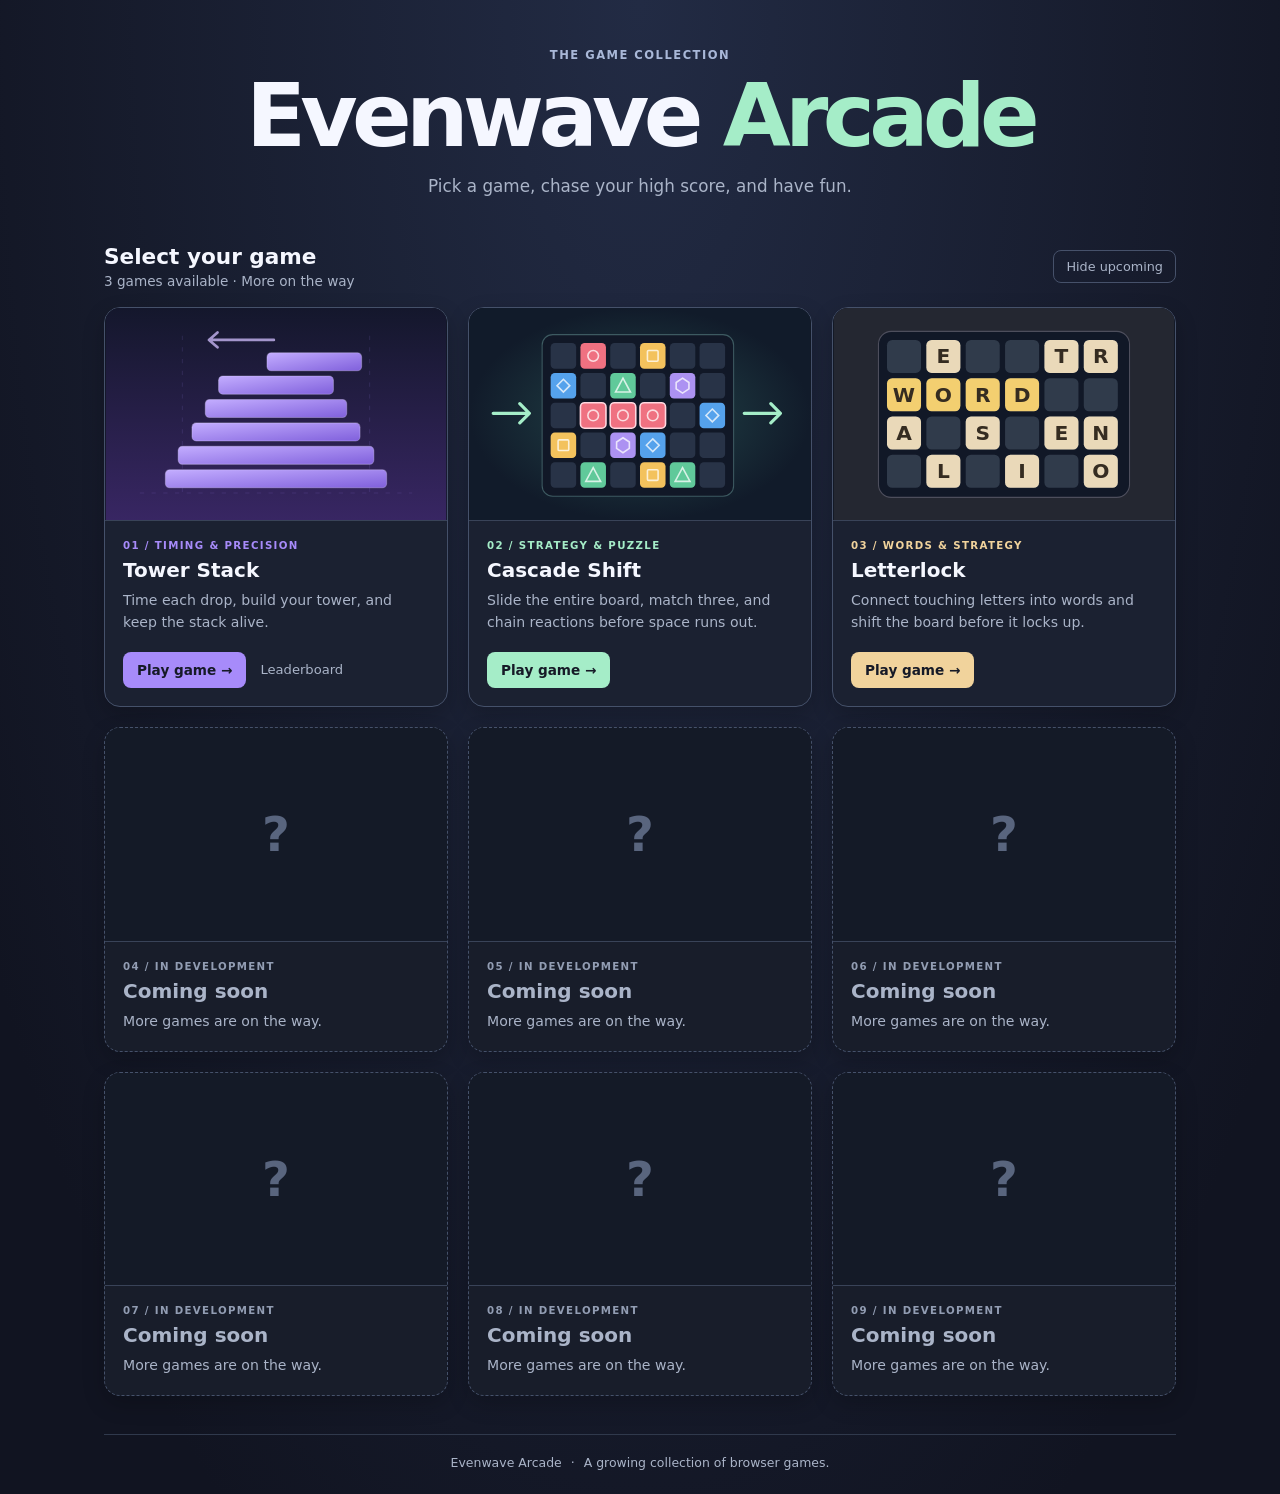
==== index.html @ 97631a02 "Rename arcade to Evenwave Arcade" ====
<!doctype html>
<html lang="en">
<head>
  <meta charset="utf-8">
  <meta name="viewport" content="width=device-width, initial-scale=1">
  <meta name="theme-color" content="#111421">
  <title>Evenwave Arcade | Select your game</title>
  <link rel="stylesheet" href="./arcade.css">
  <script src="./arcade.js?v=2" defer></script>
</head>
<body>
  <main class="lobby">
    <header class="hero">
      <p class="eyebrow">THE GAME COLLECTION</p>
      <h1>Evenwave <span>Arcade</span></h1>
      <p class="intro">Pick a game, chase your high score, and have fun.</p>
    </header>
    <section aria-labelledby="games-title">
      <div class="section-head">
        <div><h2 id="games-title">Select your game</h2><p>3 games available · More on the way</p></div>
        <button type="button" id="toggle-upcoming" aria-expanded="true" aria-controls="upcoming" hidden>Hide upcoming</button>
      </div>
      <div class="game-grid">
        <article class="game-card stack">
          <a class="game-art stack-art" href="stack-shift/" aria-label="Play Tower Stack">
            <svg class="cover" viewBox="0 0 320 200" width="320" height="200" aria-hidden="true" xmlns="http://www.w3.org/2000/svg">
              <defs><linearGradient id="tower-bg" x2="0" y2="1"><stop stop-color="#14172c"/><stop offset="1" stop-color="#382663"/></linearGradient><linearGradient id="tower-block" x2="1" y2="1"><stop stop-color="#c3adff"/><stop offset="1" stop-color="#8060dc"/></linearGradient></defs>
              <rect width="320" height="200" fill="url(#tower-bg)"/>
              <path d="M32 174H288M72 26V174M248 26V174" stroke="#a78bfa" stroke-opacity=".12" stroke-dasharray="4 7"/>
              <rect x="56" y="152" width="208" height="17" rx="4" fill="url(#tower-block)" stroke="#dfd4ff" stroke-opacity=".32"/><rect x="68" y="130" width="184" height="17" rx="4" fill="url(#tower-block)" stroke="#dfd4ff" stroke-opacity=".32"/><rect x="81" y="108" width="158" height="17" rx="4" fill="url(#tower-block)" stroke="#dfd4ff" stroke-opacity=".32"/><rect x="93.5" y="86" width="133" height="17" rx="4" fill="url(#tower-block)" stroke="#dfd4ff" stroke-opacity=".32"/><rect x="106" y="64" width="108" height="17" rx="4" fill="url(#tower-block)" stroke="#dfd4ff" stroke-opacity=".32"/><rect x="151.5" y="42" width="89" height="17" rx="4" fill="url(#tower-block)" stroke="#dfd4ff" stroke-opacity=".32"/>
              <path d="M97 30H158M105 23L97 30l8 7" fill="none" stroke="#d2bfff" stroke-width="2.5" stroke-linecap="round" stroke-linejoin="round" opacity=".75"/>
            </svg>
          </a>
          <div class="card-body">
            <p class="genre">01 / TIMING &amp; PRECISION</p>
            <h3>Tower Stack</h3>
            <p>Time each drop, build your tower, and keep the stack alive.</p>
            <div class="card-actions"><a class="play" href="stack-shift/">Play game <span aria-hidden="true">→</span></a><a class="scores" href="stack-shift/leaderboard.html">Leaderboard</a></div>
          </div>
        </article>
        <article class="game-card cascade">
          <a class="game-art cascade-art" href="cascade-shift/" aria-label="Play Cascade Shift">
            <svg class="cover" viewBox="0 0 320 200" width="320" height="200" aria-hidden="true" xmlns="http://www.w3.org/2000/svg">
              <defs><radialGradient id="cascade-bg"><stop stop-color="#23464a"/><stop offset="1" stop-color="#111b2a"/></radialGradient></defs>
              <rect width="320" height="200" fill="url(#cascade-bg)"/>
              <rect x="68" y="25" width="180" height="152" rx="10" fill="#111827" stroke="#3d5a61"/>
              <rect x="76" y="33" width="24" height="24" rx="4" fill="#283347" /><rect x="104" y="33" width="24" height="24" rx="4" fill="#ef7181" /><circle cx="116" cy="45" r="5" fill="none" stroke="white" stroke-opacity=".75" stroke-width="1.5"/><rect x="132" y="33" width="24" height="24" rx="4" fill="#283347" /><rect x="160" y="33" width="24" height="24" rx="4" fill="#f3c25d" /><rect x="167" y="40" width="10" height="10" rx="1" fill="none" stroke="white" stroke-opacity=".75" stroke-width="1.5"/><rect x="188" y="33" width="24" height="24" rx="4" fill="#283347" /><rect x="216" y="33" width="24" height="24" rx="4" fill="#283347" /><rect x="76" y="61" width="24" height="24" rx="4" fill="#55a2ec" /><path d="M88 67l6 6-6 6-6-6z" fill="none" stroke="white" stroke-opacity=".75" stroke-width="1.5"/><rect x="104" y="61" width="24" height="24" rx="4" fill="#283347" /><rect x="132" y="61" width="24" height="24" rx="4" fill="#60c99a" /><path d="M144 66l7 13h-14z" fill="none" stroke="white" stroke-opacity=".75" stroke-width="1.5"/><rect x="160" y="61" width="24" height="24" rx="4" fill="#283347" /><rect x="188" y="61" width="24" height="24" rx="4" fill="#ac92f2" /><path d="M200 66l6 4v6l-6 4-6-4v-6z" fill="none" stroke="white" stroke-opacity=".75" stroke-width="1.5"/><rect x="216" y="61" width="24" height="24" rx="4" fill="#283347" /><rect x="76" y="89" width="24" height="24" rx="4" fill="#283347" /><rect x="104" y="89" width="24" height="24" rx="4" fill="#ef7181" stroke="#ffd7df" stroke-width="1.5"/><circle cx="116" cy="101" r="5" fill="none" stroke="white" stroke-opacity=".75" stroke-width="1.5"/><rect x="132" y="89" width="24" height="24" rx="4" fill="#ef7181" stroke="#ffd7df" stroke-width="1.5"/><circle cx="144" cy="101" r="5" fill="none" stroke="white" stroke-opacity=".75" stroke-width="1.5"/><rect x="160" y="89" width="24" height="24" rx="4" fill="#ef7181" stroke="#ffd7df" stroke-width="1.5"/><circle cx="172" cy="101" r="5" fill="none" stroke="white" stroke-opacity=".75" stroke-width="1.5"/><rect x="188" y="89" width="24" height="24" rx="4" fill="#283347" /><rect x="216" y="89" width="24" height="24" rx="4" fill="#55a2ec" /><path d="M228 95l6 6-6 6-6-6z" fill="none" stroke="white" stroke-opacity=".75" stroke-width="1.5"/><rect x="76" y="117" width="24" height="24" rx="4" fill="#f3c25d" /><rect x="83" y="124" width="10" height="10" rx="1" fill="none" stroke="white" stroke-opacity=".75" stroke-width="1.5"/><rect x="104" y="117" width="24" height="24" rx="4" fill="#283347" /><rect x="132" y="117" width="24" height="24" rx="4" fill="#ac92f2" /><path d="M144 122l6 4v6l-6 4-6-4v-6z" fill="none" stroke="white" stroke-opacity=".75" stroke-width="1.5"/><rect x="160" y="117" width="24" height="24" rx="4" fill="#55a2ec" /><path d="M172 123l6 6-6 6-6-6z" fill="none" stroke="white" stroke-opacity=".75" stroke-width="1.5"/><rect x="188" y="117" width="24" height="24" rx="4" fill="#283347" /><rect x="216" y="117" width="24" height="24" rx="4" fill="#283347" /><rect x="76" y="145" width="24" height="24" rx="4" fill="#283347" /><rect x="104" y="145" width="24" height="24" rx="4" fill="#60c99a" /><path d="M116 150l7 13h-14z" fill="none" stroke="white" stroke-opacity=".75" stroke-width="1.5"/><rect x="132" y="145" width="24" height="24" rx="4" fill="#283347" /><rect x="160" y="145" width="24" height="24" rx="4" fill="#f3c25d" /><rect x="167" y="152" width="10" height="10" rx="1" fill="none" stroke="white" stroke-opacity=".75" stroke-width="1.5"/><rect x="188" y="145" width="24" height="24" rx="4" fill="#60c99a" /><path d="M200 150l7 13h-14z" fill="none" stroke="white" stroke-opacity=".75" stroke-width="1.5"/><rect x="216" y="145" width="24" height="24" rx="4" fill="#283347" />
              <path d="M22 99h34m-9-9 9 9-9 9M258 99h34m-9-9 9 9-9 9" fill="none" stroke="#a5edc8" stroke-width="3" stroke-linecap="round" stroke-linejoin="round"/>
            </svg>
          </a>
          <div class="card-body">
            <p class="genre">02 / STRATEGY &amp; PUZZLE</p>
            <h3>Cascade Shift</h3>
            <p>Slide the entire board, match three, and chain reactions before space runs out.</p>
            <div class="card-actions"><a class="play" href="cascade-shift/">Play game <span aria-hidden="true">→</span></a></div>
          </div>
        </article>
        <article class="game-card" style="--accent:#f1d39c">
          <a class="game-art" href="letterlock/?v=11.1" aria-label="Play Letterlock">
            <svg class="cover" viewBox="0 0 320 200" width="320" height="200" aria-hidden="true" xmlns="http://www.w3.org/2000/svg">
              <rect width="320" height="200" fill="#242731"/>
              <rect x="42" y="22" width="236" height="156" rx="12" fill="#111827" stroke="#4d4e5c"/>
              <g fill="#303b4b"><rect x="50" y="30" width="32" height="31" rx="5"/><rect x="87" y="30" width="32" height="31" rx="5"/><rect x="124" y="30" width="32" height="31" rx="5"/><rect x="161" y="30" width="32" height="31" rx="5"/><rect x="198" y="30" width="32" height="31" rx="5"/><rect x="235" y="30" width="32" height="31" rx="5"/><rect x="50" y="66" width="32" height="31" rx="5"/><rect x="87" y="66" width="32" height="31" rx="5"/><rect x="124" y="66" width="32" height="31" rx="5"/><rect x="161" y="66" width="32" height="31" rx="5"/><rect x="198" y="66" width="32" height="31" rx="5"/><rect x="235" y="66" width="32" height="31" rx="5"/><rect x="50" y="102" width="32" height="31" rx="5"/><rect x="87" y="102" width="32" height="31" rx="5"/><rect x="124" y="102" width="32" height="31" rx="5"/><rect x="161" y="102" width="32" height="31" rx="5"/><rect x="198" y="102" width="32" height="31" rx="5"/><rect x="235" y="102" width="32" height="31" rx="5"/><rect x="50" y="138" width="32" height="31" rx="5"/><rect x="87" y="138" width="32" height="31" rx="5"/><rect x="124" y="138" width="32" height="31" rx="5"/><rect x="161" y="138" width="32" height="31" rx="5"/><rect x="198" y="138" width="32" height="31" rx="5"/><rect x="235" y="138" width="32" height="31" rx="5"/></g>
              <g fill="#ead9b9"><rect x="87" y="30" width="32" height="31" rx="5"/><rect x="198" y="30" width="32" height="31" rx="5"/><rect x="50" y="102" width="32" height="31" rx="5"/><rect x="124" y="102" width="32" height="31" rx="5"/><rect x="235" y="102" width="32" height="31" rx="5"/><rect x="87" y="138" width="32" height="31" rx="5"/><rect x="161" y="138" width="32" height="31" rx="5"/></g>
              <g fill="#f3cf70"><rect x="50" y="66" width="32" height="31" rx="5"/><rect x="87" y="66" width="32" height="31" rx="5"/><rect x="124" y="66" width="32" height="31" rx="5"/><rect x="161" y="66" width="32" height="31" rx="5"/></g>
              <g font-family="system-ui,sans-serif" font-weight="bold" font-size="19" text-anchor="middle" fill="#352c21"><text x="66" y="88">W</text><text x="103" y="88">O</text><text x="140" y="88">R</text><text x="177" y="88">D</text><text x="103" y="52">E</text><text x="214" y="52">T</text><text x="66" y="124">A</text><text x="140" y="124">S</text><text x="251" y="124">N</text><text x="103" y="160">L</text><text x="177" y="160">I</text></g>
              <g fill="#ead9b9"><rect x="235" y="30" width="32" height="31" rx="5"/><rect x="198" y="102" width="32" height="31" rx="5"/><rect x="235" y="138" width="32" height="31" rx="5"/></g><g font-family="system-ui,sans-serif" font-weight="bold" font-size="19" text-anchor="middle" fill="#352c21"><text x="251" y="52">R</text><text x="214" y="124">E</text><text x="251" y="160">O</text></g>
            </svg>
          </a>
          <div class="card-body">
            <p class="genre">03 / WORDS &amp; STRATEGY</p><h3>Letterlock</h3>
            <p>Connect touching letters into words and shift the board before it locks up.</p>
            <div class="card-actions"><a class="play" href="letterlock/?v=11.1">Play game <span aria-hidden="true">→</span></a></div>
          </div>
        </article>
        <div class="upcoming" id="upcoming">
          <article class="game-card placeholder"><div class="game-art future-art" aria-hidden="true"><span>?</span></div><div class="card-body"><p class="genre">04 / IN DEVELOPMENT</p><h3>Coming soon</h3><p>More games are on the way.</p></div></article>
          <article class="game-card placeholder"><div class="game-art future-art" aria-hidden="true"><span>?</span></div><div class="card-body"><p class="genre">05 / IN DEVELOPMENT</p><h3>Coming soon</h3><p>More games are on the way.</p></div></article>
          <article class="game-card placeholder"><div class="game-art future-art" aria-hidden="true"><span>?</span></div><div class="card-body"><p class="genre">06 / IN DEVELOPMENT</p><h3>Coming soon</h3><p>More games are on the way.</p></div></article>
          <article class="game-card placeholder"><div class="game-art future-art" aria-hidden="true"><span>?</span></div><div class="card-body"><p class="genre">07 / IN DEVELOPMENT</p><h3>Coming soon</h3><p>More games are on the way.</p></div></article>
          <article class="game-card placeholder"><div class="game-art future-art" aria-hidden="true"><span>?</span></div><div class="card-body"><p class="genre">08 / IN DEVELOPMENT</p><h3>Coming soon</h3><p>More games are on the way.</p></div></article>
          <article class="game-card placeholder"><div class="game-art future-art" aria-hidden="true"><span>?</span></div><div class="card-body"><p class="genre">09 / IN DEVELOPMENT</p><h3>Coming soon</h3><p>More games are on the way.</p></div></article>
        </div>
      </div>
    </section>
    <footer>Evenwave Arcade <span>·</span> A growing collection of browser games.</footer>
  </main>
</body>
</html>
---- arcade.css ----
:root {
  color-scheme: dark;
  font-family: system-ui, -apple-system, BlinkMacSystemFont, "Segoe UI", sans-serif;
  background: #111421;
  color: #f5f7ff;
  --muted: #aab4c8;
}
* { box-sizing: border-box; }
body { margin: 0; min-height: 100vh; background: radial-gradient(ellipse at 50% 0%, #222b44 0%, transparent 48rem); }
.lobby { max-width: 1120px; margin: auto; padding: 48px 24px 24px; }
.hero { text-align: center; margin-bottom: 48px; }
.eyebrow, .genre { font-size: .72rem; font-weight: 700; letter-spacing: .13em; }
.eyebrow { color: #a9b8d8; margin: 0 0 12px; }
h1 { font-size: clamp(2.65rem, 8vw, 5.5rem); letter-spacing: -.065em; line-height: .95; margin: 0; }
h1 span { color: #a5edc8; }
.intro { color: var(--muted); font-size: 1.05rem; margin: 18px 0 0; }
.section-head { display: flex; align-items: center; justify-content: space-between; gap: 16px; margin-bottom: 18px; }
h2 { font-size: 1.35rem; margin: 0 0 4px; }
.section-head p { font-size: .85rem; color: var(--muted); margin: 0; }
button { font: inherit; color: var(--muted); border: 1px solid #46516a; border-radius: 8px; background: transparent; padding: 8px 12px; cursor: pointer; font-size: .8rem; }
button:hover { color: #fff; border-color: #aab4c8; }
[hidden] { display: none !important; }
.game-grid { display: grid; grid-template-columns: repeat(3, minmax(0, 1fr)); gap: 20px; align-items: stretch; }
.upcoming { display: contents; }
.game-card { --accent: #a78bfa; background: #1b2131; border: 1px solid #45516a; border-radius: 16px; box-shadow: 0 8px 22px #0003; overflow: hidden; display: flex; flex-direction: column; min-width: 0; }
.game-card.cascade { --accent: #a5edc8; }
.game-card:not(.placeholder):hover { border-color: var(--accent); }
.game-art { display: grid; place-items: center; width: 100%; aspect-ratio: 16 / 10; border-bottom: 1px solid #394358; text-decoration: none; overflow: hidden; position: relative; background: #101725; }
.stack-art { background: radial-gradient(ellipse at 50% 95%, #40316e, #111725 75%); }
.cascade-art { background: radial-gradient(ellipse at 50% 50%, #203e43, #111725 80%); }
.game-art .cover { display: block; width: 100%; height: 100%; object-fit: cover; }
.future-art { background: #141a27; }
.future-art span { color: #59657e; font-size: 3rem; font-weight: 700; }
.card-body { padding: 18px; flex: 1; display: flex; flex-direction: column; }
.genre { margin: 0 0 7px; color: var(--accent); font-size: .64rem; }
h3 { font-size: 1.25rem; margin: 0 0 8px; }
.card-body > p:not(.genre) { color: var(--muted); font-size: .88rem; line-height: 1.55; margin: 0 0 18px; }
.card-actions { display: flex; flex-wrap: wrap; align-items: center; gap: 10px 14px; margin-top: auto; }
.play { color: #161a27; background: var(--accent); border-radius: 8px; padding: 10px 14px; font-weight: 750; font-size: .85rem; text-decoration: none; }
.play:hover { filter: brightness(1.12); }
.scores { color: var(--muted); font-size: .82rem; text-decoration: none; }
.scores:hover { color: #fff; text-decoration: underline; }
.placeholder { --accent: #929db3; border-style: dashed; background: #181d2a; }
.placeholder h3 { color: #aab4c8; }
.placeholder .card-body > p:not(.genre) { margin-bottom: 0; }
a:focus-visible, button:focus-visible { outline: 3px solid #fff; outline-offset: -3px; }
footer { text-align: center; margin-top: 38px; padding-top: 20px; border-top: 1px solid #30394c; color: var(--muted); font-size: .78rem; }
footer span { margin: 0 5px; }
@media (max-width: 850px) { .game-grid { grid-template-columns: repeat(2, minmax(0, 1fr)); } }
@media (max-width: 500px) { .lobby { padding: 32px 16px 20px; } .hero { margin-bottom: 32px; } .game-grid { grid-template-columns: 1fr; } .section-head { align-items: start; } .section-head button { flex-shrink: 0; } }
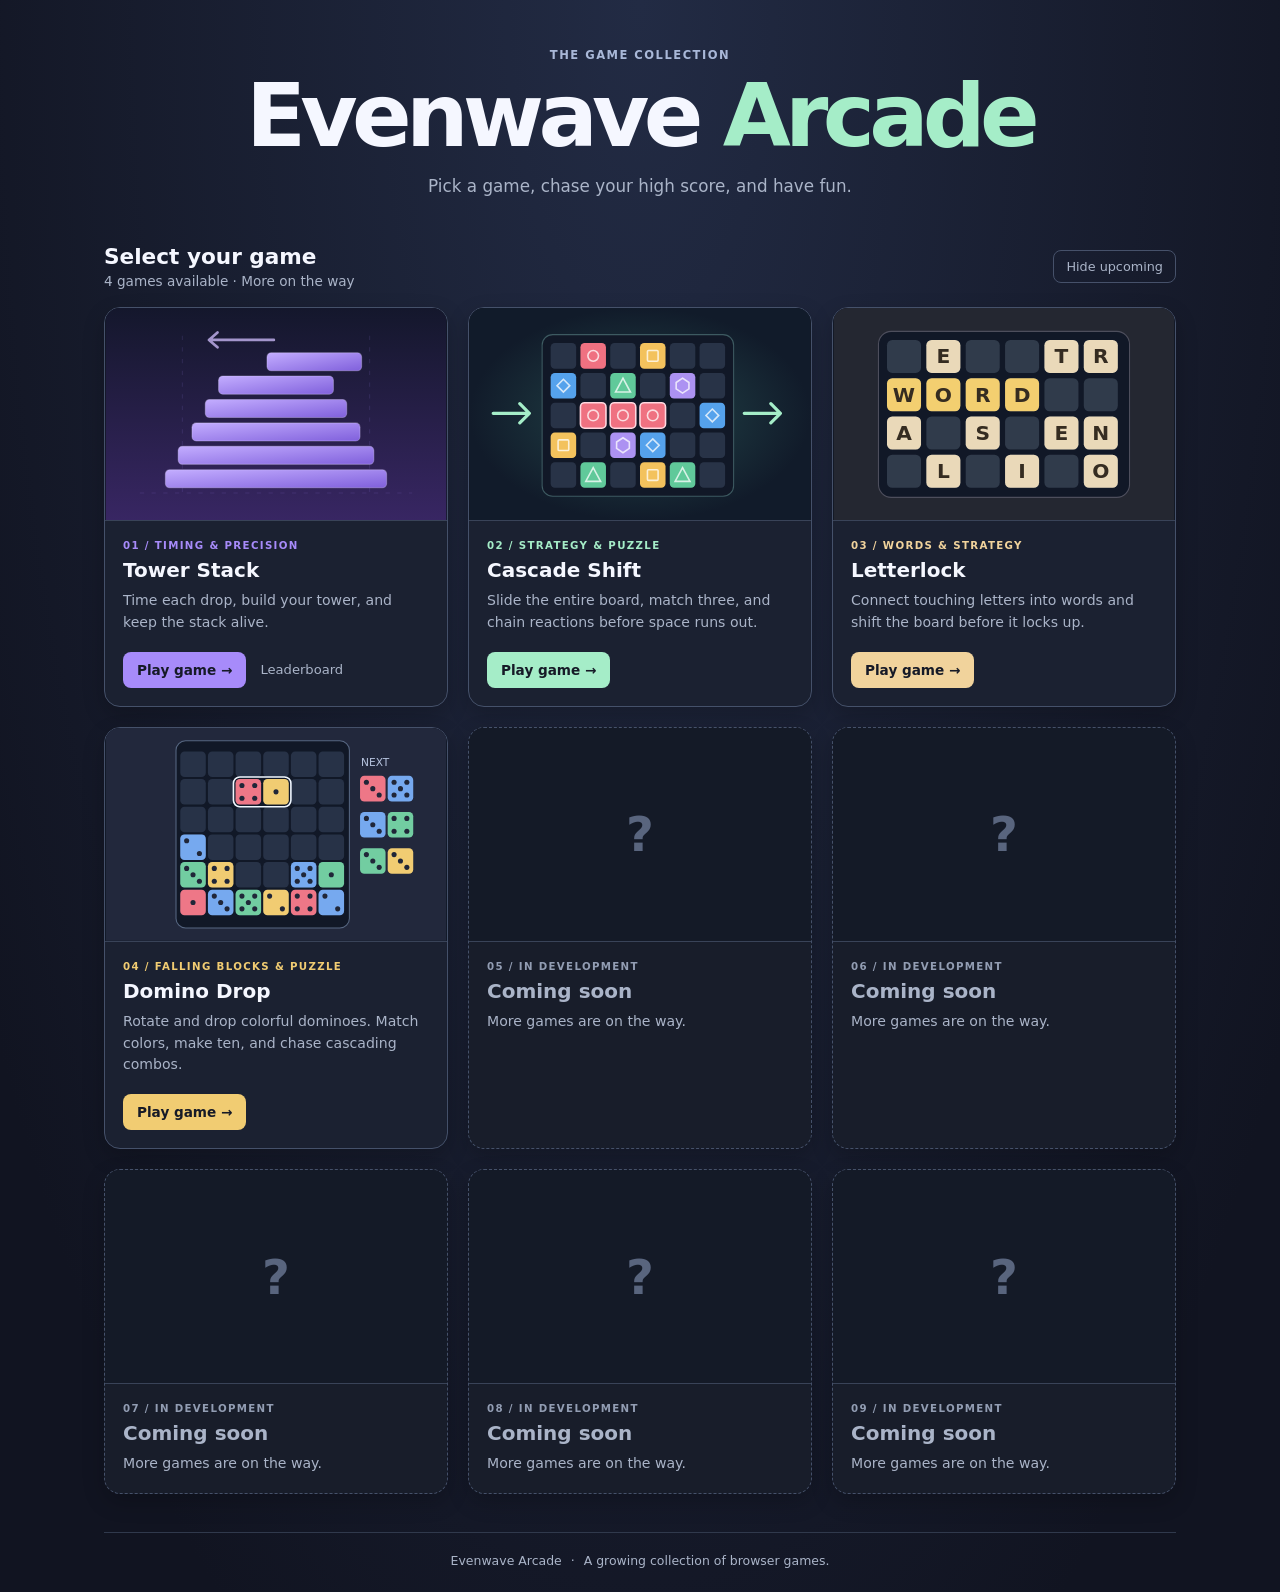
==== commit 742ad30e: "Add Domino Drop prototype 01 and arcade game card" ====
--- a/index.html
+++ b/index.html
@@ -17,7 +17,7 @@
     </header>
     <section aria-labelledby="games-title">
       <div class="section-head">
-        <div><h2 id="games-title">Select your game</h2><p>3 games available · More on the way</p></div>
+        <div><h2 id="games-title">Select your game</h2><p>4 games available · More on the way</p></div>
         <button type="button" id="toggle-upcoming" aria-expanded="true" aria-controls="upcoming" hidden>Hide upcoming</button>
       </div>
       <div class="game-grid">
@@ -73,8 +73,11 @@
             <div class="card-actions"><a class="play" href="letterlock/?v=11.1">Play game <span aria-hidden="true">→</span></a></div>
           </div>
         </article>
+        <article class="game-card" style="--accent:#f1cc72">
+          <a class="game-art" href="domino-drop/" aria-label="Play Domino Drop"><svg class="cover" viewBox="0 0 320 200" width="320" height="200" aria-hidden="true" xmlns="http://www.w3.org/2000/svg"><rect width="320" height="200" fill="#22283c"/><rect x="66" y="12" width="163" height="176" rx="9" fill="#111827" stroke="#566681"/><rect x="70" y="22" width="24" height="24" rx="4" fill="#273247"/><rect x="96" y="22" width="24" height="24" rx="4" fill="#273247"/><rect x="122" y="22" width="24" height="24" rx="4" fill="#273247"/><rect x="148" y="22" width="24" height="24" rx="4" fill="#273247"/><rect x="174" y="22" width="24" height="24" rx="4" fill="#273247"/><rect x="200" y="22" width="24" height="24" rx="4" fill="#273247"/><rect x="70" y="48" width="24" height="24" rx="4" fill="#273247"/><rect x="96" y="48" width="24" height="24" rx="4" fill="#273247"/><rect x="122" y="48" width="24" height="24" rx="4" fill="#273247"/><rect x="148" y="48" width="24" height="24" rx="4" fill="#273247"/><rect x="174" y="48" width="24" height="24" rx="4" fill="#273247"/><rect x="200" y="48" width="24" height="24" rx="4" fill="#273247"/><rect x="70" y="74" width="24" height="24" rx="4" fill="#273247"/><rect x="96" y="74" width="24" height="24" rx="4" fill="#273247"/><rect x="122" y="74" width="24" height="24" rx="4" fill="#273247"/><rect x="148" y="74" width="24" height="24" rx="4" fill="#273247"/><rect x="174" y="74" width="24" height="24" rx="4" fill="#273247"/><rect x="200" y="74" width="24" height="24" rx="4" fill="#273247"/><rect x="70" y="100" width="24" height="24" rx="4" fill="#273247"/><rect x="96" y="100" width="24" height="24" rx="4" fill="#273247"/><rect x="122" y="100" width="24" height="24" rx="4" fill="#273247"/><rect x="148" y="100" width="24" height="24" rx="4" fill="#273247"/><rect x="174" y="100" width="24" height="24" rx="4" fill="#273247"/><rect x="200" y="100" width="24" height="24" rx="4" fill="#273247"/><rect x="70" y="126" width="24" height="24" rx="4" fill="#273247"/><rect x="96" y="126" width="24" height="24" rx="4" fill="#273247"/><rect x="122" y="126" width="24" height="24" rx="4" fill="#273247"/><rect x="148" y="126" width="24" height="24" rx="4" fill="#273247"/><rect x="174" y="126" width="24" height="24" rx="4" fill="#273247"/><rect x="200" y="126" width="24" height="24" rx="4" fill="#273247"/><rect x="70" y="152" width="24" height="24" rx="4" fill="#273247"/><rect x="96" y="152" width="24" height="24" rx="4" fill="#273247"/><rect x="122" y="152" width="24" height="24" rx="4" fill="#273247"/><rect x="148" y="152" width="24" height="24" rx="4" fill="#273247"/><rect x="174" y="152" width="24" height="24" rx="4" fill="#273247"/><rect x="200" y="152" width="24" height="24" rx="4" fill="#273247"/><rect x="70" y="152" width="24" height="24" rx="4" fill="#ee7787"/><circle cx="82" cy="164" r="2.4" fill="#202638"/><rect x="96" y="152" width="24" height="24" rx="4" fill="#76a9ef"/><circle cx="102" cy="158" r="2.4" fill="#202638"/><circle cx="108" cy="164" r="2.4" fill="#202638"/><circle cx="114" cy="170" r="2.4" fill="#202638"/><rect x="122" y="152" width="24" height="24" rx="4" fill="#72cda1"/><circle cx="128" cy="158" r="2.4" fill="#202638"/><circle cx="140" cy="158" r="2.4" fill="#202638"/><circle cx="134" cy="164" r="2.4" fill="#202638"/><circle cx="128" cy="170" r="2.4" fill="#202638"/><circle cx="140" cy="170" r="2.4" fill="#202638"/><rect x="148" y="152" width="24" height="24" rx="4" fill="#f1cc72"/><circle cx="154" cy="158" r="2.4" fill="#202638"/><circle cx="166" cy="170" r="2.4" fill="#202638"/><rect x="174" y="152" width="24" height="24" rx="4" fill="#ee7787"/><circle cx="180" cy="158" r="2.4" fill="#202638"/><circle cx="192" cy="158" r="2.4" fill="#202638"/><circle cx="180" cy="170" r="2.4" fill="#202638"/><circle cx="192" cy="170" r="2.4" fill="#202638"/><rect x="200" y="152" width="24" height="24" rx="4" fill="#76a9ef"/><circle cx="206" cy="158" r="2.4" fill="#202638"/><circle cx="218" cy="170" r="2.4" fill="#202638"/><rect x="70" y="126" width="24" height="24" rx="4" fill="#72cda1"/><circle cx="76" cy="132" r="2.4" fill="#202638"/><circle cx="82" cy="138" r="2.4" fill="#202638"/><circle cx="88" cy="144" r="2.4" fill="#202638"/><rect x="96" y="126" width="24" height="24" rx="4" fill="#f1cc72"/><circle cx="102" cy="132" r="2.4" fill="#202638"/><circle cx="114" cy="132" r="2.4" fill="#202638"/><circle cx="102" cy="144" r="2.4" fill="#202638"/><circle cx="114" cy="144" r="2.4" fill="#202638"/><rect x="174" y="126" width="24" height="24" rx="4" fill="#76a9ef"/><circle cx="180" cy="132" r="2.4" fill="#202638"/><circle cx="192" cy="132" r="2.4" fill="#202638"/><circle cx="186" cy="138" r="2.4" fill="#202638"/><circle cx="180" cy="144" r="2.4" fill="#202638"/><circle cx="192" cy="144" r="2.4" fill="#202638"/><rect x="200" y="126" width="24" height="24" rx="4" fill="#72cda1"/><circle cx="212" cy="138" r="2.4" fill="#202638"/><rect x="70" y="100" width="24" height="24" rx="4" fill="#76a9ef"/><circle cx="76" cy="106" r="2.4" fill="#202638"/><circle cx="88" cy="118" r="2.4" fill="#202638"/><rect x="122" y="48" width="24" height="24" rx="4" fill="#ee7787"/><circle cx="128" cy="54" r="2.4" fill="#202638"/><circle cx="140" cy="54" r="2.4" fill="#202638"/><circle cx="128" cy="66" r="2.4" fill="#202638"/><circle cx="140" cy="66" r="2.4" fill="#202638"/><rect x="148" y="48" width="24" height="24" rx="4" fill="#f1cc72"/><circle cx="160" cy="60" r="2.4" fill="#202638"/><rect x="120" y="46" width="54" height="28" rx="6" fill="none" stroke="#f0f7ff" stroke-width="1.5"/><text x="240" y="36" font-family="system-ui" font-size="10" fill="#b7c4df">NEXT</text><rect x="239" y="45" width="24" height="24" rx="4" fill="#ee7787"/><circle cx="245" cy="51" r="2.4" fill="#202638"/><circle cx="251" cy="57" r="2.4" fill="#202638"/><circle cx="257" cy="63" r="2.4" fill="#202638"/><rect x="265" y="45" width="24" height="24" rx="4" fill="#76a9ef"/><circle cx="271" cy="51" r="2.4" fill="#202638"/><circle cx="283" cy="51" r="2.4" fill="#202638"/><circle cx="277" cy="57" r="2.4" fill="#202638"/><circle cx="271" cy="63" r="2.4" fill="#202638"/><circle cx="283" cy="63" r="2.4" fill="#202638"/><rect x="239" y="79" width="24" height="24" rx="4" fill="#76a9ef"/><circle cx="245" cy="85" r="2.4" fill="#202638"/><circle cx="251" cy="91" r="2.4" fill="#202638"/><circle cx="257" cy="97" r="2.4" fill="#202638"/><rect x="265" y="79" width="24" height="24" rx="4" fill="#72cda1"/><circle cx="271" cy="85" r="2.4" fill="#202638"/><circle cx="283" cy="85" r="2.4" fill="#202638"/><circle cx="271" cy="97" r="2.4" fill="#202638"/><circle cx="283" cy="97" r="2.4" fill="#202638"/><rect x="239" y="113" width="24" height="24" rx="4" fill="#72cda1"/><circle cx="245" cy="119" r="2.4" fill="#202638"/><circle cx="251" cy="125" r="2.4" fill="#202638"/><circle cx="257" cy="131" r="2.4" fill="#202638"/><rect x="265" y="113" width="24" height="24" rx="4" fill="#f1cc72"/><circle cx="271" cy="119" r="2.4" fill="#202638"/><circle cx="277" cy="125" r="2.4" fill="#202638"/><circle cx="283" cy="131" r="2.4" fill="#202638"/></svg></a>
+          <div class="card-body"><p class="genre">04 / FALLING BLOCKS &amp; PUZZLE</p><h3>Domino Drop</h3><p>Rotate and drop colorful dominoes. Match colors, make ten, and chase cascading combos.</p><div class="card-actions"><a class="play" href="domino-drop/">Play game <span aria-hidden="true">→</span></a></div></div>
+        </article>
         <div class="upcoming" id="upcoming">
-          <article class="game-card placeholder"><div class="game-art future-art" aria-hidden="true"><span>?</span></div><div class="card-body"><p class="genre">04 / IN DEVELOPMENT</p><h3>Coming soon</h3><p>More games are on the way.</p></div></article>
           <article class="game-card placeholder"><div class="game-art future-art" aria-hidden="true"><span>?</span></div><div class="card-body"><p class="genre">05 / IN DEVELOPMENT</p><h3>Coming soon</h3><p>More games are on the way.</p></div></article>
           <article class="game-card placeholder"><div class="game-art future-art" aria-hidden="true"><span>?</span></div><div class="card-body"><p class="genre">06 / IN DEVELOPMENT</p><h3>Coming soon</h3><p>More games are on the way.</p></div></article>
           <article class="game-card placeholder"><div class="game-art future-art" aria-hidden="true"><span>?</span></div><div class="card-body"><p class="genre">07 / IN DEVELOPMENT</p><h3>Coming soon</h3><p>More games are on the way.</p></div></article>
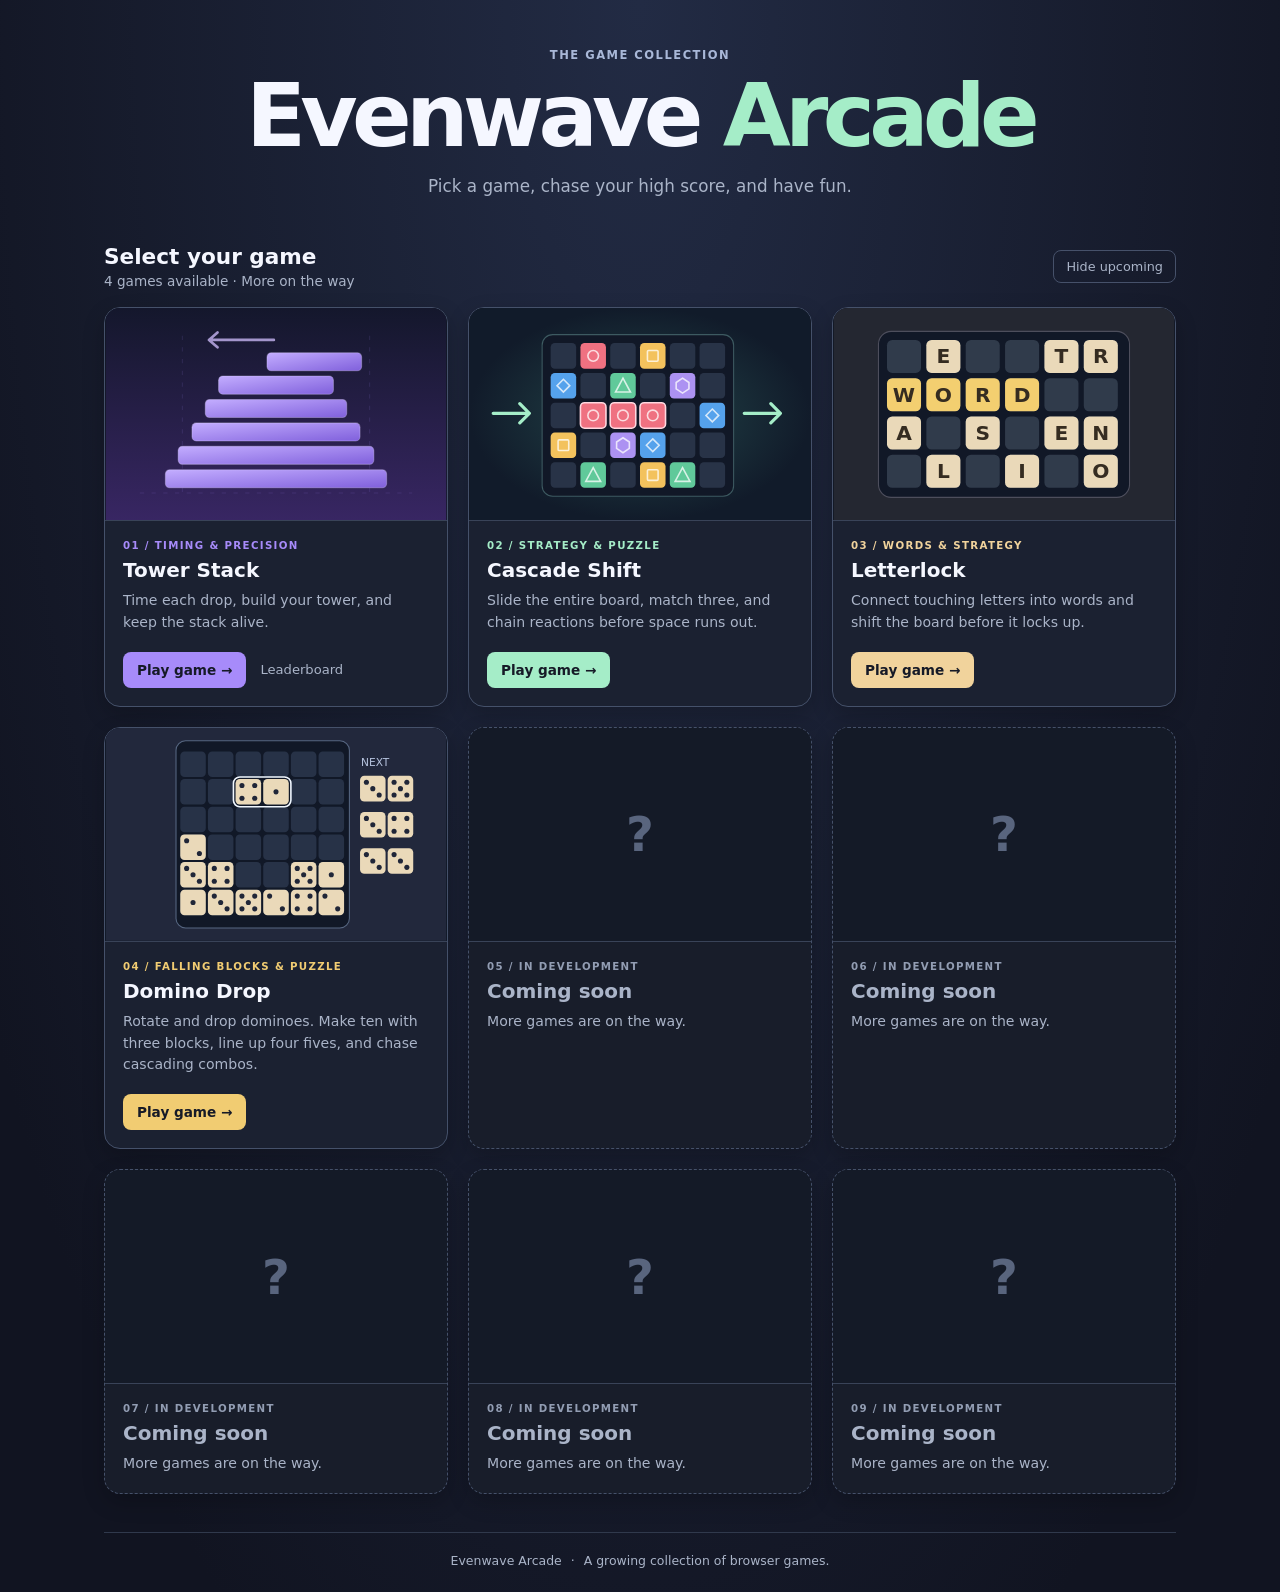
==== commit 990ca659: "Domino Drop prototype 02: math-only ivory tiles and Mega Matches" ====
--- a/index.html
+++ b/index.html
@@ -74,8 +74,8 @@
           </div>
         </article>
         <article class="game-card" style="--accent:#f1cc72">
-          <a class="game-art" href="domino-drop/" aria-label="Play Domino Drop"><svg class="cover" viewBox="0 0 320 200" width="320" height="200" aria-hidden="true" xmlns="http://www.w3.org/2000/svg"><rect width="320" height="200" fill="#22283c"/><rect x="66" y="12" width="163" height="176" rx="9" fill="#111827" stroke="#566681"/><rect x="70" y="22" width="24" height="24" rx="4" fill="#273247"/><rect x="96" y="22" width="24" height="24" rx="4" fill="#273247"/><rect x="122" y="22" width="24" height="24" rx="4" fill="#273247"/><rect x="148" y="22" width="24" height="24" rx="4" fill="#273247"/><rect x="174" y="22" width="24" height="24" rx="4" fill="#273247"/><rect x="200" y="22" width="24" height="24" rx="4" fill="#273247"/><rect x="70" y="48" width="24" height="24" rx="4" fill="#273247"/><rect x="96" y="48" width="24" height="24" rx="4" fill="#273247"/><rect x="122" y="48" width="24" height="24" rx="4" fill="#273247"/><rect x="148" y="48" width="24" height="24" rx="4" fill="#273247"/><rect x="174" y="48" width="24" height="24" rx="4" fill="#273247"/><rect x="200" y="48" width="24" height="24" rx="4" fill="#273247"/><rect x="70" y="74" width="24" height="24" rx="4" fill="#273247"/><rect x="96" y="74" width="24" height="24" rx="4" fill="#273247"/><rect x="122" y="74" width="24" height="24" rx="4" fill="#273247"/><rect x="148" y="74" width="24" height="24" rx="4" fill="#273247"/><rect x="174" y="74" width="24" height="24" rx="4" fill="#273247"/><rect x="200" y="74" width="24" height="24" rx="4" fill="#273247"/><rect x="70" y="100" width="24" height="24" rx="4" fill="#273247"/><rect x="96" y="100" width="24" height="24" rx="4" fill="#273247"/><rect x="122" y="100" width="24" height="24" rx="4" fill="#273247"/><rect x="148" y="100" width="24" height="24" rx="4" fill="#273247"/><rect x="174" y="100" width="24" height="24" rx="4" fill="#273247"/><rect x="200" y="100" width="24" height="24" rx="4" fill="#273247"/><rect x="70" y="126" width="24" height="24" rx="4" fill="#273247"/><rect x="96" y="126" width="24" height="24" rx="4" fill="#273247"/><rect x="122" y="126" width="24" height="24" rx="4" fill="#273247"/><rect x="148" y="126" width="24" height="24" rx="4" fill="#273247"/><rect x="174" y="126" width="24" height="24" rx="4" fill="#273247"/><rect x="200" y="126" width="24" height="24" rx="4" fill="#273247"/><rect x="70" y="152" width="24" height="24" rx="4" fill="#273247"/><rect x="96" y="152" width="24" height="24" rx="4" fill="#273247"/><rect x="122" y="152" width="24" height="24" rx="4" fill="#273247"/><rect x="148" y="152" width="24" height="24" rx="4" fill="#273247"/><rect x="174" y="152" width="24" height="24" rx="4" fill="#273247"/><rect x="200" y="152" width="24" height="24" rx="4" fill="#273247"/><rect x="70" y="152" width="24" height="24" rx="4" fill="#ee7787"/><circle cx="82" cy="164" r="2.4" fill="#202638"/><rect x="96" y="152" width="24" height="24" rx="4" fill="#76a9ef"/><circle cx="102" cy="158" r="2.4" fill="#202638"/><circle cx="108" cy="164" r="2.4" fill="#202638"/><circle cx="114" cy="170" r="2.4" fill="#202638"/><rect x="122" y="152" width="24" height="24" rx="4" fill="#72cda1"/><circle cx="128" cy="158" r="2.4" fill="#202638"/><circle cx="140" cy="158" r="2.4" fill="#202638"/><circle cx="134" cy="164" r="2.4" fill="#202638"/><circle cx="128" cy="170" r="2.4" fill="#202638"/><circle cx="140" cy="170" r="2.4" fill="#202638"/><rect x="148" y="152" width="24" height="24" rx="4" fill="#f1cc72"/><circle cx="154" cy="158" r="2.4" fill="#202638"/><circle cx="166" cy="170" r="2.4" fill="#202638"/><rect x="174" y="152" width="24" height="24" rx="4" fill="#ee7787"/><circle cx="180" cy="158" r="2.4" fill="#202638"/><circle cx="192" cy="158" r="2.4" fill="#202638"/><circle cx="180" cy="170" r="2.4" fill="#202638"/><circle cx="192" cy="170" r="2.4" fill="#202638"/><rect x="200" y="152" width="24" height="24" rx="4" fill="#76a9ef"/><circle cx="206" cy="158" r="2.4" fill="#202638"/><circle cx="218" cy="170" r="2.4" fill="#202638"/><rect x="70" y="126" width="24" height="24" rx="4" fill="#72cda1"/><circle cx="76" cy="132" r="2.4" fill="#202638"/><circle cx="82" cy="138" r="2.4" fill="#202638"/><circle cx="88" cy="144" r="2.4" fill="#202638"/><rect x="96" y="126" width="24" height="24" rx="4" fill="#f1cc72"/><circle cx="102" cy="132" r="2.4" fill="#202638"/><circle cx="114" cy="132" r="2.4" fill="#202638"/><circle cx="102" cy="144" r="2.4" fill="#202638"/><circle cx="114" cy="144" r="2.4" fill="#202638"/><rect x="174" y="126" width="24" height="24" rx="4" fill="#76a9ef"/><circle cx="180" cy="132" r="2.4" fill="#202638"/><circle cx="192" cy="132" r="2.4" fill="#202638"/><circle cx="186" cy="138" r="2.4" fill="#202638"/><circle cx="180" cy="144" r="2.4" fill="#202638"/><circle cx="192" cy="144" r="2.4" fill="#202638"/><rect x="200" y="126" width="24" height="24" rx="4" fill="#72cda1"/><circle cx="212" cy="138" r="2.4" fill="#202638"/><rect x="70" y="100" width="24" height="24" rx="4" fill="#76a9ef"/><circle cx="76" cy="106" r="2.4" fill="#202638"/><circle cx="88" cy="118" r="2.4" fill="#202638"/><rect x="122" y="48" width="24" height="24" rx="4" fill="#ee7787"/><circle cx="128" cy="54" r="2.4" fill="#202638"/><circle cx="140" cy="54" r="2.4" fill="#202638"/><circle cx="128" cy="66" r="2.4" fill="#202638"/><circle cx="140" cy="66" r="2.4" fill="#202638"/><rect x="148" y="48" width="24" height="24" rx="4" fill="#f1cc72"/><circle cx="160" cy="60" r="2.4" fill="#202638"/><rect x="120" y="46" width="54" height="28" rx="6" fill="none" stroke="#f0f7ff" stroke-width="1.5"/><text x="240" y="36" font-family="system-ui" font-size="10" fill="#b7c4df">NEXT</text><rect x="239" y="45" width="24" height="24" rx="4" fill="#ee7787"/><circle cx="245" cy="51" r="2.4" fill="#202638"/><circle cx="251" cy="57" r="2.4" fill="#202638"/><circle cx="257" cy="63" r="2.4" fill="#202638"/><rect x="265" y="45" width="24" height="24" rx="4" fill="#76a9ef"/><circle cx="271" cy="51" r="2.4" fill="#202638"/><circle cx="283" cy="51" r="2.4" fill="#202638"/><circle cx="277" cy="57" r="2.4" fill="#202638"/><circle cx="271" cy="63" r="2.4" fill="#202638"/><circle cx="283" cy="63" r="2.4" fill="#202638"/><rect x="239" y="79" width="24" height="24" rx="4" fill="#76a9ef"/><circle cx="245" cy="85" r="2.4" fill="#202638"/><circle cx="251" cy="91" r="2.4" fill="#202638"/><circle cx="257" cy="97" r="2.4" fill="#202638"/><rect x="265" y="79" width="24" height="24" rx="4" fill="#72cda1"/><circle cx="271" cy="85" r="2.4" fill="#202638"/><circle cx="283" cy="85" r="2.4" fill="#202638"/><circle cx="271" cy="97" r="2.4" fill="#202638"/><circle cx="283" cy="97" r="2.4" fill="#202638"/><rect x="239" y="113" width="24" height="24" rx="4" fill="#72cda1"/><circle cx="245" cy="119" r="2.4" fill="#202638"/><circle cx="251" cy="125" r="2.4" fill="#202638"/><circle cx="257" cy="131" r="2.4" fill="#202638"/><rect x="265" y="113" width="24" height="24" rx="4" fill="#f1cc72"/><circle cx="271" cy="119" r="2.4" fill="#202638"/><circle cx="277" cy="125" r="2.4" fill="#202638"/><circle cx="283" cy="131" r="2.4" fill="#202638"/></svg></a>
-          <div class="card-body"><p class="genre">04 / FALLING BLOCKS &amp; PUZZLE</p><h3>Domino Drop</h3><p>Rotate and drop colorful dominoes. Match colors, make ten, and chase cascading combos.</p><div class="card-actions"><a class="play" href="domino-drop/">Play game <span aria-hidden="true">→</span></a></div></div>
+          <a class="game-art" href="domino-drop/?v=2" aria-label="Play Domino Drop"><svg class="cover" viewBox="0 0 320 200" width="320" height="200" aria-hidden="true" xmlns="http://www.w3.org/2000/svg"><rect width="320" height="200" fill="#22283c"/><rect x="66" y="12" width="163" height="176" rx="9" fill="#111827" stroke="#566681"/><rect x="70" y="22" width="24" height="24" rx="4" fill="#273247"/><rect x="96" y="22" width="24" height="24" rx="4" fill="#273247"/><rect x="122" y="22" width="24" height="24" rx="4" fill="#273247"/><rect x="148" y="22" width="24" height="24" rx="4" fill="#273247"/><rect x="174" y="22" width="24" height="24" rx="4" fill="#273247"/><rect x="200" y="22" width="24" height="24" rx="4" fill="#273247"/><rect x="70" y="48" width="24" height="24" rx="4" fill="#273247"/><rect x="96" y="48" width="24" height="24" rx="4" fill="#273247"/><rect x="122" y="48" width="24" height="24" rx="4" fill="#273247"/><rect x="148" y="48" width="24" height="24" rx="4" fill="#273247"/><rect x="174" y="48" width="24" height="24" rx="4" fill="#273247"/><rect x="200" y="48" width="24" height="24" rx="4" fill="#273247"/><rect x="70" y="74" width="24" height="24" rx="4" fill="#273247"/><rect x="96" y="74" width="24" height="24" rx="4" fill="#273247"/><rect x="122" y="74" width="24" height="24" rx="4" fill="#273247"/><rect x="148" y="74" width="24" height="24" rx="4" fill="#273247"/><rect x="174" y="74" width="24" height="24" rx="4" fill="#273247"/><rect x="200" y="74" width="24" height="24" rx="4" fill="#273247"/><rect x="70" y="100" width="24" height="24" rx="4" fill="#273247"/><rect x="96" y="100" width="24" height="24" rx="4" fill="#273247"/><rect x="122" y="100" width="24" height="24" rx="4" fill="#273247"/><rect x="148" y="100" width="24" height="24" rx="4" fill="#273247"/><rect x="174" y="100" width="24" height="24" rx="4" fill="#273247"/><rect x="200" y="100" width="24" height="24" rx="4" fill="#273247"/><rect x="70" y="126" width="24" height="24" rx="4" fill="#273247"/><rect x="96" y="126" width="24" height="24" rx="4" fill="#273247"/><rect x="122" y="126" width="24" height="24" rx="4" fill="#273247"/><rect x="148" y="126" width="24" height="24" rx="4" fill="#273247"/><rect x="174" y="126" width="24" height="24" rx="4" fill="#273247"/><rect x="200" y="126" width="24" height="24" rx="4" fill="#273247"/><rect x="70" y="152" width="24" height="24" rx="4" fill="#273247"/><rect x="96" y="152" width="24" height="24" rx="4" fill="#273247"/><rect x="122" y="152" width="24" height="24" rx="4" fill="#273247"/><rect x="148" y="152" width="24" height="24" rx="4" fill="#273247"/><rect x="174" y="152" width="24" height="24" rx="4" fill="#273247"/><rect x="200" y="152" width="24" height="24" rx="4" fill="#273247"/><rect x="70" y="152" width="24" height="24" rx="4" fill="#ead9b9"/><circle cx="82" cy="164" r="2.4" fill="#202638"/><rect x="96" y="152" width="24" height="24" rx="4" fill="#ead9b9"/><circle cx="102" cy="158" r="2.4" fill="#202638"/><circle cx="108" cy="164" r="2.4" fill="#202638"/><circle cx="114" cy="170" r="2.4" fill="#202638"/><rect x="122" y="152" width="24" height="24" rx="4" fill="#ead9b9"/><circle cx="128" cy="158" r="2.4" fill="#202638"/><circle cx="140" cy="158" r="2.4" fill="#202638"/><circle cx="134" cy="164" r="2.4" fill="#202638"/><circle cx="128" cy="170" r="2.4" fill="#202638"/><circle cx="140" cy="170" r="2.4" fill="#202638"/><rect x="148" y="152" width="24" height="24" rx="4" fill="#ead9b9"/><circle cx="154" cy="158" r="2.4" fill="#202638"/><circle cx="166" cy="170" r="2.4" fill="#202638"/><rect x="174" y="152" width="24" height="24" rx="4" fill="#ead9b9"/><circle cx="180" cy="158" r="2.4" fill="#202638"/><circle cx="192" cy="158" r="2.4" fill="#202638"/><circle cx="180" cy="170" r="2.4" fill="#202638"/><circle cx="192" cy="170" r="2.4" fill="#202638"/><rect x="200" y="152" width="24" height="24" rx="4" fill="#ead9b9"/><circle cx="206" cy="158" r="2.4" fill="#202638"/><circle cx="218" cy="170" r="2.4" fill="#202638"/><rect x="70" y="126" width="24" height="24" rx="4" fill="#ead9b9"/><circle cx="76" cy="132" r="2.4" fill="#202638"/><circle cx="82" cy="138" r="2.4" fill="#202638"/><circle cx="88" cy="144" r="2.4" fill="#202638"/><rect x="96" y="126" width="24" height="24" rx="4" fill="#ead9b9"/><circle cx="102" cy="132" r="2.4" fill="#202638"/><circle cx="114" cy="132" r="2.4" fill="#202638"/><circle cx="102" cy="144" r="2.4" fill="#202638"/><circle cx="114" cy="144" r="2.4" fill="#202638"/><rect x="174" y="126" width="24" height="24" rx="4" fill="#ead9b9"/><circle cx="180" cy="132" r="2.4" fill="#202638"/><circle cx="192" cy="132" r="2.4" fill="#202638"/><circle cx="186" cy="138" r="2.4" fill="#202638"/><circle cx="180" cy="144" r="2.4" fill="#202638"/><circle cx="192" cy="144" r="2.4" fill="#202638"/><rect x="200" y="126" width="24" height="24" rx="4" fill="#ead9b9"/><circle cx="212" cy="138" r="2.4" fill="#202638"/><rect x="70" y="100" width="24" height="24" rx="4" fill="#ead9b9"/><circle cx="76" cy="106" r="2.4" fill="#202638"/><circle cx="88" cy="118" r="2.4" fill="#202638"/><rect x="122" y="48" width="24" height="24" rx="4" fill="#ead9b9"/><circle cx="128" cy="54" r="2.4" fill="#202638"/><circle cx="140" cy="54" r="2.4" fill="#202638"/><circle cx="128" cy="66" r="2.4" fill="#202638"/><circle cx="140" cy="66" r="2.4" fill="#202638"/><rect x="148" y="48" width="24" height="24" rx="4" fill="#ead9b9"/><circle cx="160" cy="60" r="2.4" fill="#202638"/><rect x="120" y="46" width="54" height="28" rx="6" fill="none" stroke="#f0f7ff" stroke-width="1.5"/><text x="240" y="36" font-family="system-ui" font-size="10" fill="#b7c4df">NEXT</text><rect x="239" y="45" width="24" height="24" rx="4" fill="#ead9b9"/><circle cx="245" cy="51" r="2.4" fill="#202638"/><circle cx="251" cy="57" r="2.4" fill="#202638"/><circle cx="257" cy="63" r="2.4" fill="#202638"/><rect x="265" y="45" width="24" height="24" rx="4" fill="#ead9b9"/><circle cx="271" cy="51" r="2.4" fill="#202638"/><circle cx="283" cy="51" r="2.4" fill="#202638"/><circle cx="277" cy="57" r="2.4" fill="#202638"/><circle cx="271" cy="63" r="2.4" fill="#202638"/><circle cx="283" cy="63" r="2.4" fill="#202638"/><rect x="239" y="79" width="24" height="24" rx="4" fill="#ead9b9"/><circle cx="245" cy="85" r="2.4" fill="#202638"/><circle cx="251" cy="91" r="2.4" fill="#202638"/><circle cx="257" cy="97" r="2.4" fill="#202638"/><rect x="265" y="79" width="24" height="24" rx="4" fill="#ead9b9"/><circle cx="271" cy="85" r="2.4" fill="#202638"/><circle cx="283" cy="85" r="2.4" fill="#202638"/><circle cx="271" cy="97" r="2.4" fill="#202638"/><circle cx="283" cy="97" r="2.4" fill="#202638"/><rect x="239" y="113" width="24" height="24" rx="4" fill="#ead9b9"/><circle cx="245" cy="119" r="2.4" fill="#202638"/><circle cx="251" cy="125" r="2.4" fill="#202638"/><circle cx="257" cy="131" r="2.4" fill="#202638"/><rect x="265" y="113" width="24" height="24" rx="4" fill="#ead9b9"/><circle cx="271" cy="119" r="2.4" fill="#202638"/><circle cx="277" cy="125" r="2.4" fill="#202638"/><circle cx="283" cy="131" r="2.4" fill="#202638"/></svg></a>
+          <div class="card-body"><p class="genre">04 / FALLING BLOCKS &amp; PUZZLE</p><h3>Domino Drop</h3><p>Rotate and drop dominoes. Make ten with three blocks, line up four fives, and chase cascading combos.</p><div class="card-actions"><a class="play" href="domino-drop/?v=2">Play game <span aria-hidden="true">→</span></a></div></div>
         </article>
         <div class="upcoming" id="upcoming">
           <article class="game-card placeholder"><div class="game-art future-art" aria-hidden="true"><span>?</span></div><div class="card-body"><p class="genre">05 / IN DEVELOPMENT</p><h3>Coming soon</h3><p>More games are on the way.</p></div></article>
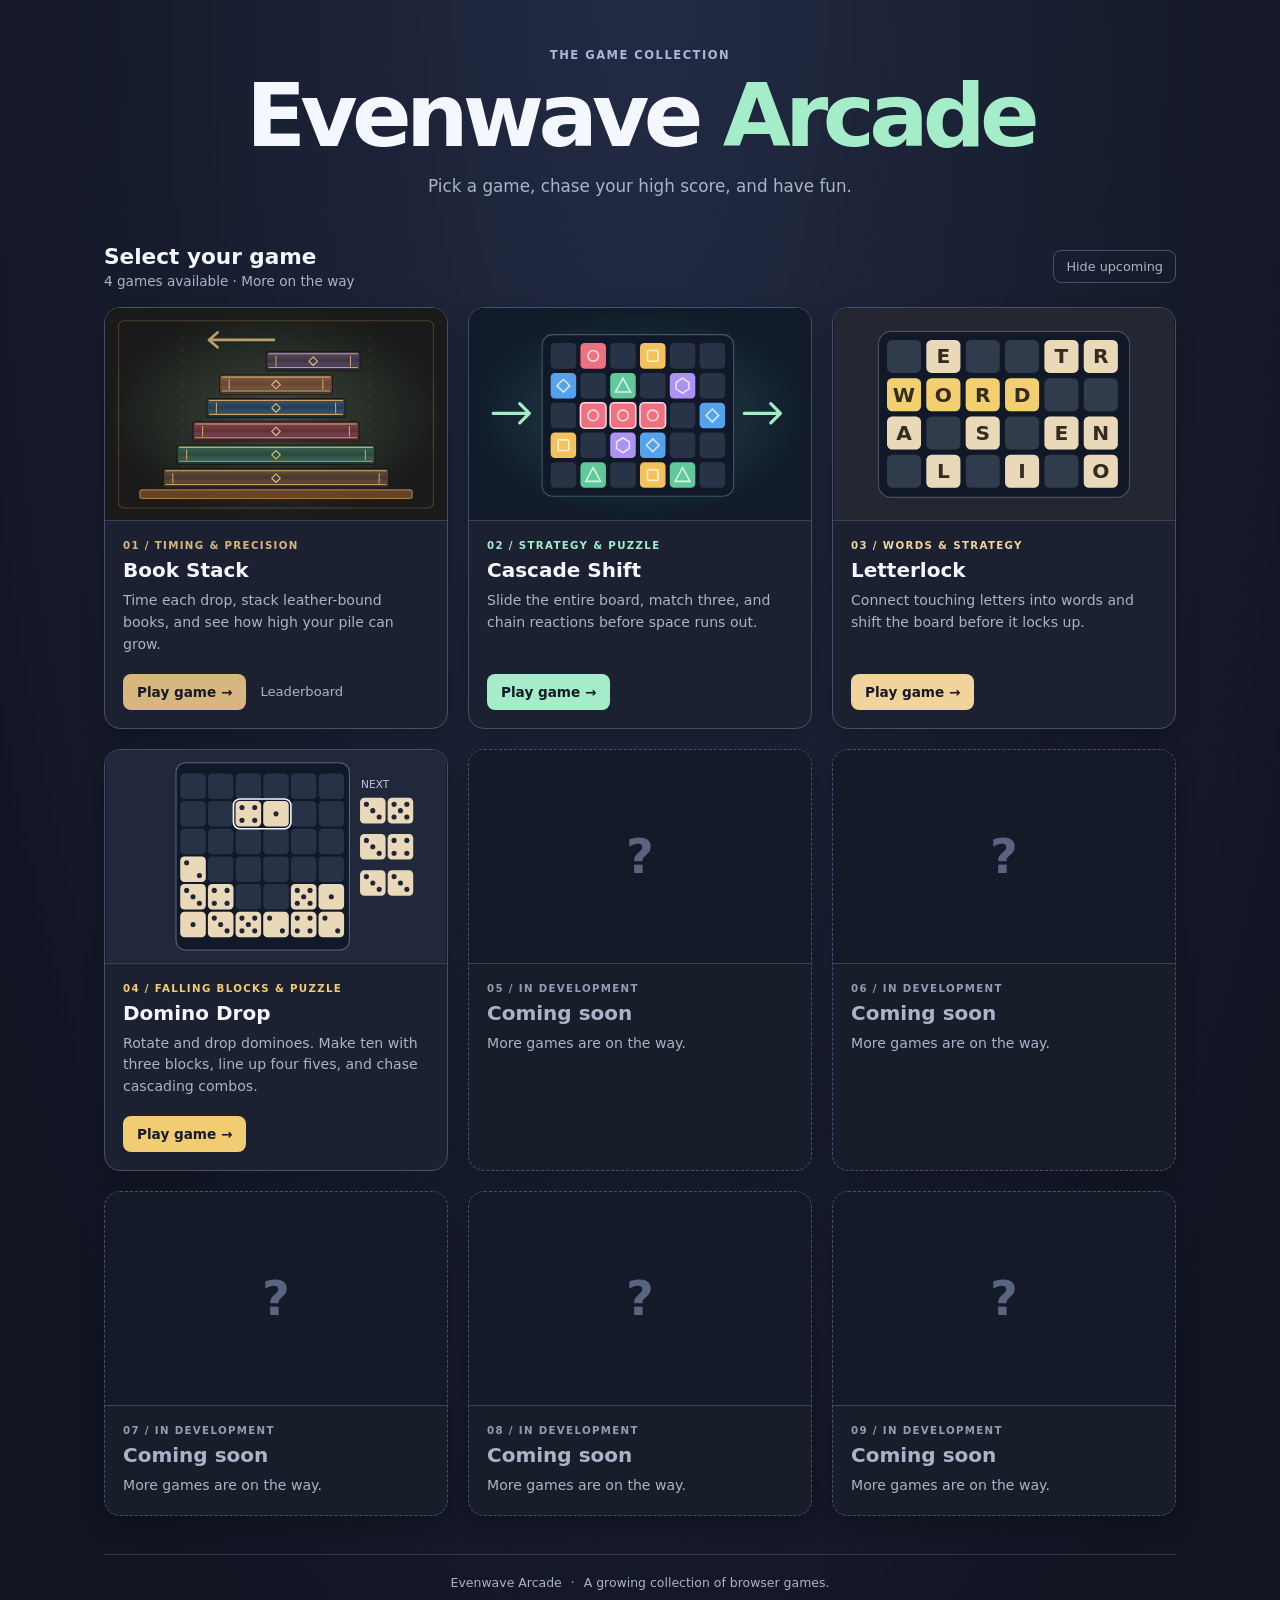
==== commit 8166a436: "Retheme Tower Stack as Book Stack with original library book artwork" ====
--- a/index.html
+++ b/index.html
@@ -21,21 +21,22 @@
         <button type="button" id="toggle-upcoming" aria-expanded="true" aria-controls="upcoming" hidden>Hide upcoming</button>
       </div>
       <div class="game-grid">
-        <article class="game-card stack">
-          <a class="game-art stack-art" href="stack-shift/" aria-label="Play Tower Stack">
+        <article class="game-card stack" style="--accent:#d7b77f">
+          <a class="game-art stack-art" href="stack-shift/?v=book1" aria-label="Play Book Stack">
             <svg class="cover" viewBox="0 0 320 200" width="320" height="200" aria-hidden="true" xmlns="http://www.w3.org/2000/svg">
-              <defs><linearGradient id="tower-bg" x2="0" y2="1"><stop stop-color="#14172c"/><stop offset="1" stop-color="#382663"/></linearGradient><linearGradient id="tower-block" x2="1" y2="1"><stop stop-color="#c3adff"/><stop offset="1" stop-color="#8060dc"/></linearGradient></defs>
-              <rect width="320" height="200" fill="url(#tower-bg)"/>
-              <path d="M32 174H288M72 26V174M248 26V174" stroke="#a78bfa" stroke-opacity=".12" stroke-dasharray="4 7"/>
-              <rect x="56" y="152" width="208" height="17" rx="4" fill="url(#tower-block)" stroke="#dfd4ff" stroke-opacity=".32"/><rect x="68" y="130" width="184" height="17" rx="4" fill="url(#tower-block)" stroke="#dfd4ff" stroke-opacity=".32"/><rect x="81" y="108" width="158" height="17" rx="4" fill="url(#tower-block)" stroke="#dfd4ff" stroke-opacity=".32"/><rect x="93.5" y="86" width="133" height="17" rx="4" fill="url(#tower-block)" stroke="#dfd4ff" stroke-opacity=".32"/><rect x="106" y="64" width="108" height="17" rx="4" fill="url(#tower-block)" stroke="#dfd4ff" stroke-opacity=".32"/><rect x="151.5" y="42" width="89" height="17" rx="4" fill="url(#tower-block)" stroke="#dfd4ff" stroke-opacity=".32"/>
-              <path d="M97 30H158M105 23L97 30l8 7" fill="none" stroke="#d2bfff" stroke-width="2.5" stroke-linecap="round" stroke-linejoin="round" opacity=".75"/>
+              <defs><radialGradient id="book-bg"><stop stop-color="#39483a"/><stop offset="1" stop-color="#191a19"/></radialGradient><linearGradient id="book-sheen" x1="0" y1="0" x2="0" y2="1"><stop stop-color="#fff" stop-opacity=".12"/><stop offset=".5" stop-color="#fff" stop-opacity="0"/><stop offset="1" stop-color="#000" stop-opacity=".4"/></linearGradient></defs>
+              <rect width="320" height="200" fill="url(#book-bg)"/><rect x="12" y="12" width="296" height="176" rx="5" fill="none" stroke="#b99a61" stroke-opacity=".32"/>
+              <path d="M32 174H288M72 26V174M248 26V174" stroke="#d3b47b" stroke-opacity=".14" stroke-dasharray="4 7"/>
+              <rect x="32" y="171" width="256" height="8" rx="2" fill="#654326" stroke="#a47b4b"/>
+              <g><rect x="54" y="151" width="212" height="18" rx="2" fill="#493727" stroke="#1b1712"/><rect x="55" y="152" width="210" height="16" rx="2" fill="url(#book-sheen)"/><path d="M56 153h208M56 166h208M63 155v10M257 155v10" stroke="#c6a36a" stroke-width="1"/><path d="M160 156l4 4-4 4-4-4z" fill="none" stroke="#dfc18a"/></g><g><rect x="67" y="129" width="186" height="18" rx="2" fill="#254c3b" stroke="#1b1712"/><rect x="68" y="130" width="184" height="16" rx="2" fill="url(#book-sheen)"/><path d="M69 131h182M69 144h182M76 133v10M244 133v10" stroke="#c6a36a" stroke-width="1"/><path d="M160 134l4 4-4 4-4-4z" fill="none" stroke="#dfc18a"/></g><g><rect x="82" y="107" width="156" height="18" rx="2" fill="#652e35" stroke="#1b1712"/><rect x="83" y="108" width="154" height="16" rx="2" fill="url(#book-sheen)"/><path d="M84 109h152M84 122h152M91 111v10M229 111v10" stroke="#c6a36a" stroke-width="1"/><path d="M160 112l4 4-4 4-4-4z" fill="none" stroke="#dfc18a"/></g><g><rect x="95" y="85" width="130" height="18" rx="2" fill="#263c54" stroke="#1b1712"/><rect x="96" y="86" width="128" height="16" rx="2" fill="url(#book-sheen)"/><path d="M97 87h126M97 100h126M104 89v10M216 89v10" stroke="#c6a36a" stroke-width="1"/><path d="M160 90l4 4-4 4-4-4z" fill="none" stroke="#dfc18a"/></g><g><rect x="107" y="63" width="106" height="18" rx="2" fill="#69452d" stroke="#1b1712"/><rect x="108" y="64" width="104" height="16" rx="2" fill="url(#book-sheen)"/><path d="M109 65h102M109 78h102M116 67v10M204 67v10" stroke="#c6a36a" stroke-width="1"/><path d="M160 68l4 4-4 4-4-4z" fill="none" stroke="#dfc18a"/></g><g><rect x="151" y="41" width="88" height="18" rx="2" fill="#3d334a" stroke="#1b1712"/><rect x="152" y="42" width="86" height="16" rx="2" fill="url(#book-sheen)"/><path d="M153 43h84M153 56h84M160 45v10M230 45v10" stroke="#c6a36a" stroke-width="1"/><path d="M195 46l4 4-4 4-4-4z" fill="none" stroke="#dfc18a"/></g>
+              <path d="M97 30H158M105 23L97 30l8 7" fill="none" stroke="#e0bd7d" stroke-width="2.5" stroke-linecap="round" stroke-linejoin="round" opacity=".8"/>
             </svg>
           </a>
           <div class="card-body">
             <p class="genre">01 / TIMING &amp; PRECISION</p>
-            <h3>Tower Stack</h3>
-            <p>Time each drop, build your tower, and keep the stack alive.</p>
-            <div class="card-actions"><a class="play" href="stack-shift/">Play game <span aria-hidden="true">→</span></a><a class="scores" href="stack-shift/leaderboard.html">Leaderboard</a></div>
+            <h3>Book Stack</h3>
+            <p>Time each drop, stack leather-bound books, and see how high your pile can grow.</p>
+            <div class="card-actions"><a class="play" href="stack-shift/?v=book1">Play game <span aria-hidden="true">→</span></a><a class="scores" href="stack-shift/leaderboard.html?v=book1">Leaderboard</a></div>
           </div>
         </article>
         <article class="game-card cascade">
@@ -74,8 +75,8 @@
           </div>
         </article>
         <article class="game-card" style="--accent:#f1cc72">
-          <a class="game-art" href="domino-drop/?v=2" aria-label="Play Domino Drop"><svg class="cover" viewBox="0 0 320 200" width="320" height="200" aria-hidden="true" xmlns="http://www.w3.org/2000/svg"><rect width="320" height="200" fill="#22283c"/><rect x="66" y="12" width="163" height="176" rx="9" fill="#111827" stroke="#566681"/><rect x="70" y="22" width="24" height="24" rx="4" fill="#273247"/><rect x="96" y="22" width="24" height="24" rx="4" fill="#273247"/><rect x="122" y="22" width="24" height="24" rx="4" fill="#273247"/><rect x="148" y="22" width="24" height="24" rx="4" fill="#273247"/><rect x="174" y="22" width="24" height="24" rx="4" fill="#273247"/><rect x="200" y="22" width="24" height="24" rx="4" fill="#273247"/><rect x="70" y="48" width="24" height="24" rx="4" fill="#273247"/><rect x="96" y="48" width="24" height="24" rx="4" fill="#273247"/><rect x="122" y="48" width="24" height="24" rx="4" fill="#273247"/><rect x="148" y="48" width="24" height="24" rx="4" fill="#273247"/><rect x="174" y="48" width="24" height="24" rx="4" fill="#273247"/><rect x="200" y="48" width="24" height="24" rx="4" fill="#273247"/><rect x="70" y="74" width="24" height="24" rx="4" fill="#273247"/><rect x="96" y="74" width="24" height="24" rx="4" fill="#273247"/><rect x="122" y="74" width="24" height="24" rx="4" fill="#273247"/><rect x="148" y="74" width="24" height="24" rx="4" fill="#273247"/><rect x="174" y="74" width="24" height="24" rx="4" fill="#273247"/><rect x="200" y="74" width="24" height="24" rx="4" fill="#273247"/><rect x="70" y="100" width="24" height="24" rx="4" fill="#273247"/><rect x="96" y="100" width="24" height="24" rx="4" fill="#273247"/><rect x="122" y="100" width="24" height="24" rx="4" fill="#273247"/><rect x="148" y="100" width="24" height="24" rx="4" fill="#273247"/><rect x="174" y="100" width="24" height="24" rx="4" fill="#273247"/><rect x="200" y="100" width="24" height="24" rx="4" fill="#273247"/><rect x="70" y="126" width="24" height="24" rx="4" fill="#273247"/><rect x="96" y="126" width="24" height="24" rx="4" fill="#273247"/><rect x="122" y="126" width="24" height="24" rx="4" fill="#273247"/><rect x="148" y="126" width="24" height="24" rx="4" fill="#273247"/><rect x="174" y="126" width="24" height="24" rx="4" fill="#273247"/><rect x="200" y="126" width="24" height="24" rx="4" fill="#273247"/><rect x="70" y="152" width="24" height="24" rx="4" fill="#273247"/><rect x="96" y="152" width="24" height="24" rx="4" fill="#273247"/><rect x="122" y="152" width="24" height="24" rx="4" fill="#273247"/><rect x="148" y="152" width="24" height="24" rx="4" fill="#273247"/><rect x="174" y="152" width="24" height="24" rx="4" fill="#273247"/><rect x="200" y="152" width="24" height="24" rx="4" fill="#273247"/><rect x="70" y="152" width="24" height="24" rx="4" fill="#ead9b9"/><circle cx="82" cy="164" r="2.4" fill="#202638"/><rect x="96" y="152" width="24" height="24" rx="4" fill="#ead9b9"/><circle cx="102" cy="158" r="2.4" fill="#202638"/><circle cx="108" cy="164" r="2.4" fill="#202638"/><circle cx="114" cy="170" r="2.4" fill="#202638"/><rect x="122" y="152" width="24" height="24" rx="4" fill="#ead9b9"/><circle cx="128" cy="158" r="2.4" fill="#202638"/><circle cx="140" cy="158" r="2.4" fill="#202638"/><circle cx="134" cy="164" r="2.4" fill="#202638"/><circle cx="128" cy="170" r="2.4" fill="#202638"/><circle cx="140" cy="170" r="2.4" fill="#202638"/><rect x="148" y="152" width="24" height="24" rx="4" fill="#ead9b9"/><circle cx="154" cy="158" r="2.4" fill="#202638"/><circle cx="166" cy="170" r="2.4" fill="#202638"/><rect x="174" y="152" width="24" height="24" rx="4" fill="#ead9b9"/><circle cx="180" cy="158" r="2.4" fill="#202638"/><circle cx="192" cy="158" r="2.4" fill="#202638"/><circle cx="180" cy="170" r="2.4" fill="#202638"/><circle cx="192" cy="170" r="2.4" fill="#202638"/><rect x="200" y="152" width="24" height="24" rx="4" fill="#ead9b9"/><circle cx="206" cy="158" r="2.4" fill="#202638"/><circle cx="218" cy="170" r="2.4" fill="#202638"/><rect x="70" y="126" width="24" height="24" rx="4" fill="#ead9b9"/><circle cx="76" cy="132" r="2.4" fill="#202638"/><circle cx="82" cy="138" r="2.4" fill="#202638"/><circle cx="88" cy="144" r="2.4" fill="#202638"/><rect x="96" y="126" width="24" height="24" rx="4" fill="#ead9b9"/><circle cx="102" cy="132" r="2.4" fill="#202638"/><circle cx="114" cy="132" r="2.4" fill="#202638"/><circle cx="102" cy="144" r="2.4" fill="#202638"/><circle cx="114" cy="144" r="2.4" fill="#202638"/><rect x="174" y="126" width="24" height="24" rx="4" fill="#ead9b9"/><circle cx="180" cy="132" r="2.4" fill="#202638"/><circle cx="192" cy="132" r="2.4" fill="#202638"/><circle cx="186" cy="138" r="2.4" fill="#202638"/><circle cx="180" cy="144" r="2.4" fill="#202638"/><circle cx="192" cy="144" r="2.4" fill="#202638"/><rect x="200" y="126" width="24" height="24" rx="4" fill="#ead9b9"/><circle cx="212" cy="138" r="2.4" fill="#202638"/><rect x="70" y="100" width="24" height="24" rx="4" fill="#ead9b9"/><circle cx="76" cy="106" r="2.4" fill="#202638"/><circle cx="88" cy="118" r="2.4" fill="#202638"/><rect x="122" y="48" width="24" height="24" rx="4" fill="#ead9b9"/><circle cx="128" cy="54" r="2.4" fill="#202638"/><circle cx="140" cy="54" r="2.4" fill="#202638"/><circle cx="128" cy="66" r="2.4" fill="#202638"/><circle cx="140" cy="66" r="2.4" fill="#202638"/><rect x="148" y="48" width="24" height="24" rx="4" fill="#ead9b9"/><circle cx="160" cy="60" r="2.4" fill="#202638"/><rect x="120" y="46" width="54" height="28" rx="6" fill="none" stroke="#f0f7ff" stroke-width="1.5"/><text x="240" y="36" font-family="system-ui" font-size="10" fill="#b7c4df">NEXT</text><rect x="239" y="45" width="24" height="24" rx="4" fill="#ead9b9"/><circle cx="245" cy="51" r="2.4" fill="#202638"/><circle cx="251" cy="57" r="2.4" fill="#202638"/><circle cx="257" cy="63" r="2.4" fill="#202638"/><rect x="265" y="45" width="24" height="24" rx="4" fill="#ead9b9"/><circle cx="271" cy="51" r="2.4" fill="#202638"/><circle cx="283" cy="51" r="2.4" fill="#202638"/><circle cx="277" cy="57" r="2.4" fill="#202638"/><circle cx="271" cy="63" r="2.4" fill="#202638"/><circle cx="283" cy="63" r="2.4" fill="#202638"/><rect x="239" y="79" width="24" height="24" rx="4" fill="#ead9b9"/><circle cx="245" cy="85" r="2.4" fill="#202638"/><circle cx="251" cy="91" r="2.4" fill="#202638"/><circle cx="257" cy="97" r="2.4" fill="#202638"/><rect x="265" y="79" width="24" height="24" rx="4" fill="#ead9b9"/><circle cx="271" cy="85" r="2.4" fill="#202638"/><circle cx="283" cy="85" r="2.4" fill="#202638"/><circle cx="271" cy="97" r="2.4" fill="#202638"/><circle cx="283" cy="97" r="2.4" fill="#202638"/><rect x="239" y="113" width="24" height="24" rx="4" fill="#ead9b9"/><circle cx="245" cy="119" r="2.4" fill="#202638"/><circle cx="251" cy="125" r="2.4" fill="#202638"/><circle cx="257" cy="131" r="2.4" fill="#202638"/><rect x="265" y="113" width="24" height="24" rx="4" fill="#ead9b9"/><circle cx="271" cy="119" r="2.4" fill="#202638"/><circle cx="277" cy="125" r="2.4" fill="#202638"/><circle cx="283" cy="131" r="2.4" fill="#202638"/></svg></a>
-          <div class="card-body"><p class="genre">04 / FALLING BLOCKS &amp; PUZZLE</p><h3>Domino Drop</h3><p>Rotate and drop dominoes. Make ten with three blocks, line up four fives, and chase cascading combos.</p><div class="card-actions"><a class="play" href="domino-drop/?v=2">Play game <span aria-hidden="true">→</span></a></div></div>
+          <a class="game-art" href="domino-drop/?v=3" aria-label="Play Domino Drop"><svg class="cover" viewBox="0 0 320 200" width="320" height="200" aria-hidden="true" xmlns="http://www.w3.org/2000/svg"><rect width="320" height="200" fill="#22283c"/><rect x="66" y="12" width="163" height="176" rx="9" fill="#111827" stroke="#566681"/><rect x="70" y="22" width="24" height="24" rx="4" fill="#273247"/><rect x="96" y="22" width="24" height="24" rx="4" fill="#273247"/><rect x="122" y="22" width="24" height="24" rx="4" fill="#273247"/><rect x="148" y="22" width="24" height="24" rx="4" fill="#273247"/><rect x="174" y="22" width="24" height="24" rx="4" fill="#273247"/><rect x="200" y="22" width="24" height="24" rx="4" fill="#273247"/><rect x="70" y="48" width="24" height="24" rx="4" fill="#273247"/><rect x="96" y="48" width="24" height="24" rx="4" fill="#273247"/><rect x="122" y="48" width="24" height="24" rx="4" fill="#273247"/><rect x="148" y="48" width="24" height="24" rx="4" fill="#273247"/><rect x="174" y="48" width="24" height="24" rx="4" fill="#273247"/><rect x="200" y="48" width="24" height="24" rx="4" fill="#273247"/><rect x="70" y="74" width="24" height="24" rx="4" fill="#273247"/><rect x="96" y="74" width="24" height="24" rx="4" fill="#273247"/><rect x="122" y="74" width="24" height="24" rx="4" fill="#273247"/><rect x="148" y="74" width="24" height="24" rx="4" fill="#273247"/><rect x="174" y="74" width="24" height="24" rx="4" fill="#273247"/><rect x="200" y="74" width="24" height="24" rx="4" fill="#273247"/><rect x="70" y="100" width="24" height="24" rx="4" fill="#273247"/><rect x="96" y="100" width="24" height="24" rx="4" fill="#273247"/><rect x="122" y="100" width="24" height="24" rx="4" fill="#273247"/><rect x="148" y="100" width="24" height="24" rx="4" fill="#273247"/><rect x="174" y="100" width="24" height="24" rx="4" fill="#273247"/><rect x="200" y="100" width="24" height="24" rx="4" fill="#273247"/><rect x="70" y="126" width="24" height="24" rx="4" fill="#273247"/><rect x="96" y="126" width="24" height="24" rx="4" fill="#273247"/><rect x="122" y="126" width="24" height="24" rx="4" fill="#273247"/><rect x="148" y="126" width="24" height="24" rx="4" fill="#273247"/><rect x="174" y="126" width="24" height="24" rx="4" fill="#273247"/><rect x="200" y="126" width="24" height="24" rx="4" fill="#273247"/><rect x="70" y="152" width="24" height="24" rx="4" fill="#273247"/><rect x="96" y="152" width="24" height="24" rx="4" fill="#273247"/><rect x="122" y="152" width="24" height="24" rx="4" fill="#273247"/><rect x="148" y="152" width="24" height="24" rx="4" fill="#273247"/><rect x="174" y="152" width="24" height="24" rx="4" fill="#273247"/><rect x="200" y="152" width="24" height="24" rx="4" fill="#273247"/><rect x="70" y="152" width="24" height="24" rx="4" fill="#ead9b9"/><circle cx="82" cy="164" r="2.4" fill="#202638"/><rect x="96" y="152" width="24" height="24" rx="4" fill="#ead9b9"/><circle cx="102" cy="158" r="2.4" fill="#202638"/><circle cx="108" cy="164" r="2.4" fill="#202638"/><circle cx="114" cy="170" r="2.4" fill="#202638"/><rect x="122" y="152" width="24" height="24" rx="4" fill="#ead9b9"/><circle cx="128" cy="158" r="2.4" fill="#202638"/><circle cx="140" cy="158" r="2.4" fill="#202638"/><circle cx="134" cy="164" r="2.4" fill="#202638"/><circle cx="128" cy="170" r="2.4" fill="#202638"/><circle cx="140" cy="170" r="2.4" fill="#202638"/><rect x="148" y="152" width="24" height="24" rx="4" fill="#ead9b9"/><circle cx="154" cy="158" r="2.4" fill="#202638"/><circle cx="166" cy="170" r="2.4" fill="#202638"/><rect x="174" y="152" width="24" height="24" rx="4" fill="#ead9b9"/><circle cx="180" cy="158" r="2.4" fill="#202638"/><circle cx="192" cy="158" r="2.4" fill="#202638"/><circle cx="180" cy="170" r="2.4" fill="#202638"/><circle cx="192" cy="170" r="2.4" fill="#202638"/><rect x="200" y="152" width="24" height="24" rx="4" fill="#ead9b9"/><circle cx="206" cy="158" r="2.4" fill="#202638"/><circle cx="218" cy="170" r="2.4" fill="#202638"/><rect x="70" y="126" width="24" height="24" rx="4" fill="#ead9b9"/><circle cx="76" cy="132" r="2.4" fill="#202638"/><circle cx="82" cy="138" r="2.4" fill="#202638"/><circle cx="88" cy="144" r="2.4" fill="#202638"/><rect x="96" y="126" width="24" height="24" rx="4" fill="#ead9b9"/><circle cx="102" cy="132" r="2.4" fill="#202638"/><circle cx="114" cy="132" r="2.4" fill="#202638"/><circle cx="102" cy="144" r="2.4" fill="#202638"/><circle cx="114" cy="144" r="2.4" fill="#202638"/><rect x="174" y="126" width="24" height="24" rx="4" fill="#ead9b9"/><circle cx="180" cy="132" r="2.4" fill="#202638"/><circle cx="192" cy="132" r="2.4" fill="#202638"/><circle cx="186" cy="138" r="2.4" fill="#202638"/><circle cx="180" cy="144" r="2.4" fill="#202638"/><circle cx="192" cy="144" r="2.4" fill="#202638"/><rect x="200" y="126" width="24" height="24" rx="4" fill="#ead9b9"/><circle cx="212" cy="138" r="2.4" fill="#202638"/><rect x="70" y="100" width="24" height="24" rx="4" fill="#ead9b9"/><circle cx="76" cy="106" r="2.4" fill="#202638"/><circle cx="88" cy="118" r="2.4" fill="#202638"/><rect x="122" y="48" width="24" height="24" rx="4" fill="#ead9b9"/><circle cx="128" cy="54" r="2.4" fill="#202638"/><circle cx="140" cy="54" r="2.4" fill="#202638"/><circle cx="128" cy="66" r="2.4" fill="#202638"/><circle cx="140" cy="66" r="2.4" fill="#202638"/><rect x="148" y="48" width="24" height="24" rx="4" fill="#ead9b9"/><circle cx="160" cy="60" r="2.4" fill="#202638"/><rect x="120" y="46" width="54" height="28" rx="6" fill="none" stroke="#f0f7ff" stroke-width="1.5"/><text x="240" y="36" font-family="system-ui" font-size="10" fill="#b7c4df">NEXT</text><rect x="239" y="45" width="24" height="24" rx="4" fill="#ead9b9"/><circle cx="245" cy="51" r="2.4" fill="#202638"/><circle cx="251" cy="57" r="2.4" fill="#202638"/><circle cx="257" cy="63" r="2.4" fill="#202638"/><rect x="265" y="45" width="24" height="24" rx="4" fill="#ead9b9"/><circle cx="271" cy="51" r="2.4" fill="#202638"/><circle cx="283" cy="51" r="2.4" fill="#202638"/><circle cx="277" cy="57" r="2.4" fill="#202638"/><circle cx="271" cy="63" r="2.4" fill="#202638"/><circle cx="283" cy="63" r="2.4" fill="#202638"/><rect x="239" y="79" width="24" height="24" rx="4" fill="#ead9b9"/><circle cx="245" cy="85" r="2.4" fill="#202638"/><circle cx="251" cy="91" r="2.4" fill="#202638"/><circle cx="257" cy="97" r="2.4" fill="#202638"/><rect x="265" y="79" width="24" height="24" rx="4" fill="#ead9b9"/><circle cx="271" cy="85" r="2.4" fill="#202638"/><circle cx="283" cy="85" r="2.4" fill="#202638"/><circle cx="271" cy="97" r="2.4" fill="#202638"/><circle cx="283" cy="97" r="2.4" fill="#202638"/><rect x="239" y="113" width="24" height="24" rx="4" fill="#ead9b9"/><circle cx="245" cy="119" r="2.4" fill="#202638"/><circle cx="251" cy="125" r="2.4" fill="#202638"/><circle cx="257" cy="131" r="2.4" fill="#202638"/><rect x="265" y="113" width="24" height="24" rx="4" fill="#ead9b9"/><circle cx="271" cy="119" r="2.4" fill="#202638"/><circle cx="277" cy="125" r="2.4" fill="#202638"/><circle cx="283" cy="131" r="2.4" fill="#202638"/></svg></a>
+          <div class="card-body"><p class="genre">04 / FALLING BLOCKS &amp; PUZZLE</p><h3>Domino Drop</h3><p>Rotate and drop dominoes. Make ten with three blocks, line up four fives, and chase cascading combos.</p><div class="card-actions"><a class="play" href="domino-drop/?v=3">Play game <span aria-hidden="true">→</span></a></div></div>
         </article>
         <div class="upcoming" id="upcoming">
           <article class="game-card placeholder"><div class="game-art future-art" aria-hidden="true"><span>?</span></div><div class="card-body"><p class="genre">05 / IN DEVELOPMENT</p><h3>Coming soon</h3><p>More games are on the way.</p></div></article>
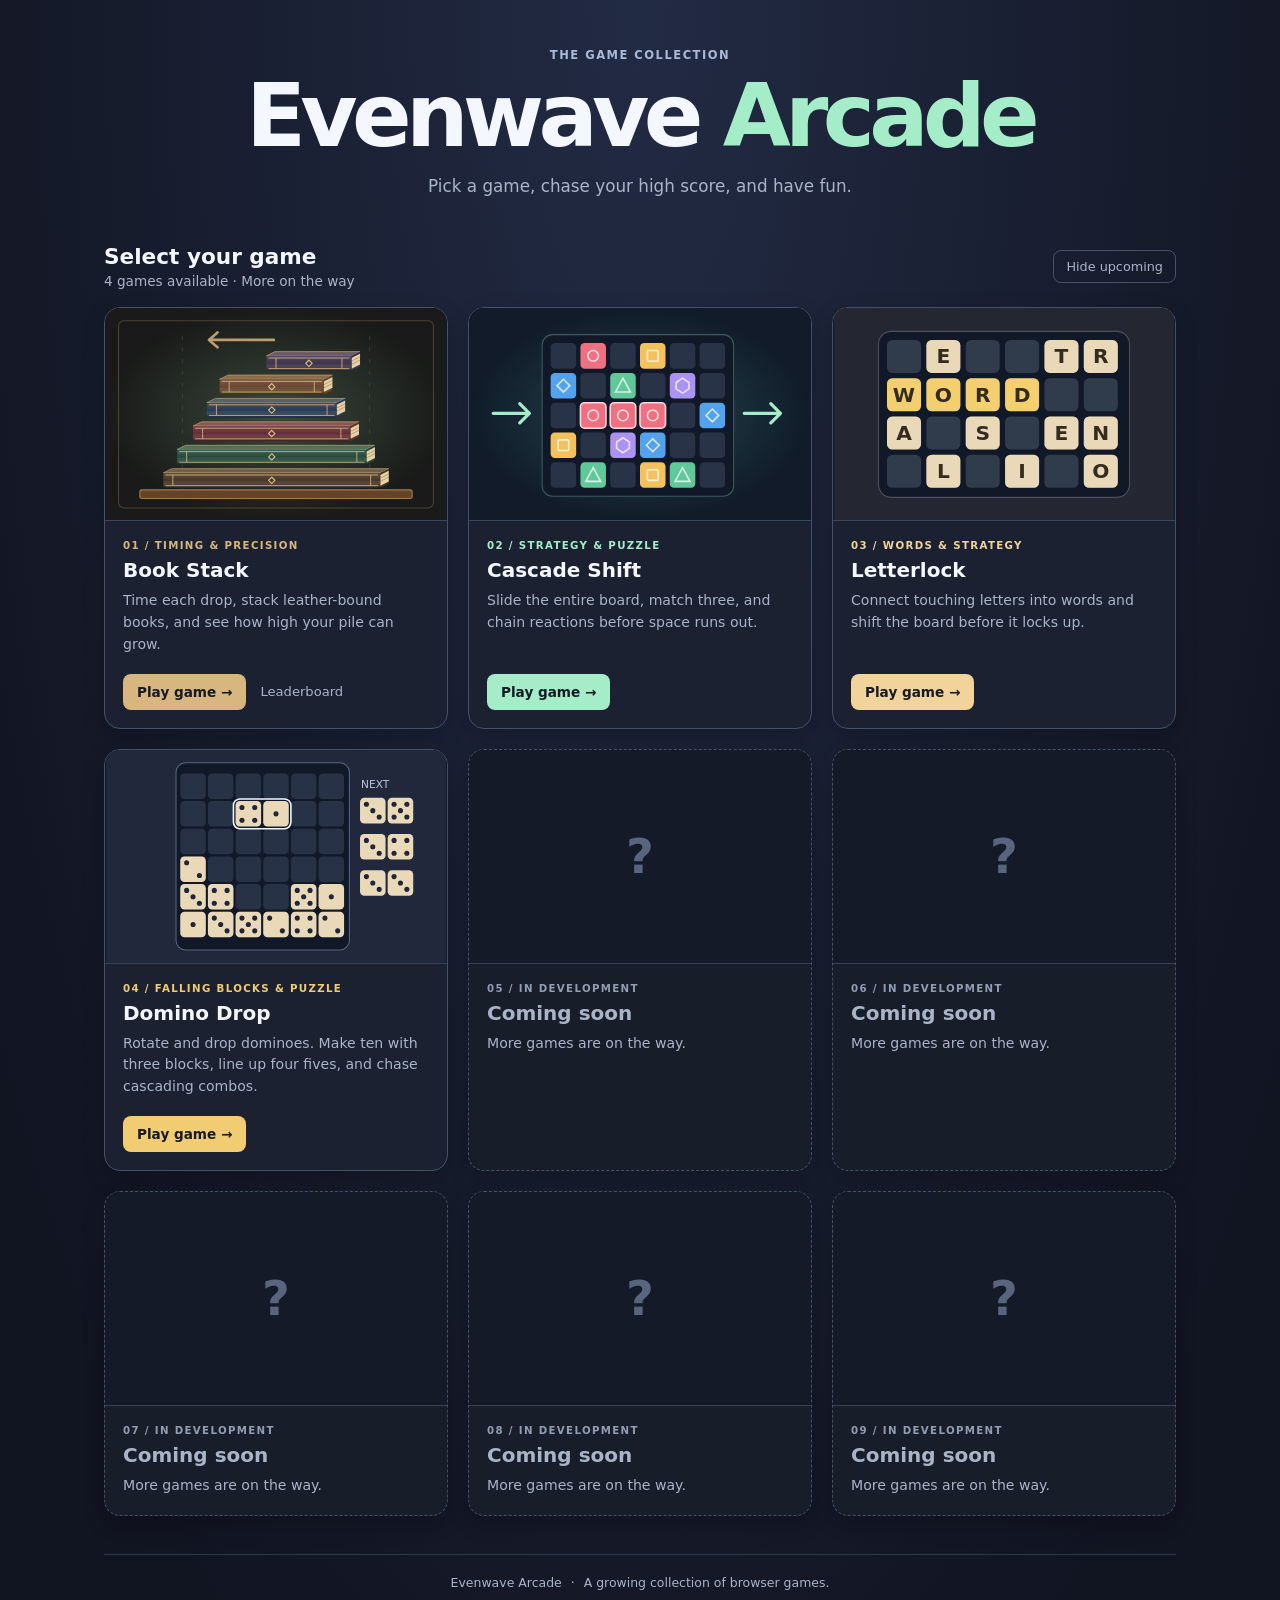
==== commit ea22e583: "Book Stack: dimensional leather spines, beveled covers and parchment pages" ====
--- a/index.html
+++ b/index.html
@@ -22,13 +22,13 @@
       </div>
       <div class="game-grid">
         <article class="game-card stack" style="--accent:#d7b77f">
-          <a class="game-art stack-art" href="stack-shift/?v=book1" aria-label="Play Book Stack">
+          <a class="game-art stack-art" href="stack-shift/?v=book2" aria-label="Play Book Stack">
             <svg class="cover" viewBox="0 0 320 200" width="320" height="200" aria-hidden="true" xmlns="http://www.w3.org/2000/svg">
               <defs><radialGradient id="book-bg"><stop stop-color="#39483a"/><stop offset="1" stop-color="#191a19"/></radialGradient><linearGradient id="book-sheen" x1="0" y1="0" x2="0" y2="1"><stop stop-color="#fff" stop-opacity=".12"/><stop offset=".5" stop-color="#fff" stop-opacity="0"/><stop offset="1" stop-color="#000" stop-opacity=".4"/></linearGradient></defs>
               <rect width="320" height="200" fill="url(#book-bg)"/><rect x="12" y="12" width="296" height="176" rx="5" fill="none" stroke="#b99a61" stroke-opacity=".32"/>
               <path d="M32 174H288M72 26V174M248 26V174" stroke="#d3b47b" stroke-opacity=".14" stroke-dasharray="4 7"/>
               <rect x="32" y="171" width="256" height="8" rx="2" fill="#654326" stroke="#a47b4b"/>
-              <g><rect x="54" y="151" width="212" height="18" rx="2" fill="#493727" stroke="#1b1712"/><rect x="55" y="152" width="210" height="16" rx="2" fill="url(#book-sheen)"/><path d="M56 153h208M56 166h208M63 155v10M257 155v10" stroke="#c6a36a" stroke-width="1"/><path d="M160 156l4 4-4 4-4-4z" fill="none" stroke="#dfc18a"/></g><g><rect x="67" y="129" width="186" height="18" rx="2" fill="#254c3b" stroke="#1b1712"/><rect x="68" y="130" width="184" height="16" rx="2" fill="url(#book-sheen)"/><path d="M69 131h182M69 144h182M76 133v10M244 133v10" stroke="#c6a36a" stroke-width="1"/><path d="M160 134l4 4-4 4-4-4z" fill="none" stroke="#dfc18a"/></g><g><rect x="82" y="107" width="156" height="18" rx="2" fill="#652e35" stroke="#1b1712"/><rect x="83" y="108" width="154" height="16" rx="2" fill="url(#book-sheen)"/><path d="M84 109h152M84 122h152M91 111v10M229 111v10" stroke="#c6a36a" stroke-width="1"/><path d="M160 112l4 4-4 4-4-4z" fill="none" stroke="#dfc18a"/></g><g><rect x="95" y="85" width="130" height="18" rx="2" fill="#263c54" stroke="#1b1712"/><rect x="96" y="86" width="128" height="16" rx="2" fill="url(#book-sheen)"/><path d="M97 87h126M97 100h126M104 89v10M216 89v10" stroke="#c6a36a" stroke-width="1"/><path d="M160 90l4 4-4 4-4-4z" fill="none" stroke="#dfc18a"/></g><g><rect x="107" y="63" width="106" height="18" rx="2" fill="#69452d" stroke="#1b1712"/><rect x="108" y="64" width="104" height="16" rx="2" fill="url(#book-sheen)"/><path d="M109 65h102M109 78h102M116 67v10M204 67v10" stroke="#c6a36a" stroke-width="1"/><path d="M160 68l4 4-4 4-4-4z" fill="none" stroke="#dfc18a"/></g><g><rect x="151" y="41" width="88" height="18" rx="2" fill="#3d334a" stroke="#1b1712"/><rect x="152" y="42" width="86" height="16" rx="2" fill="url(#book-sheen)"/><path d="M153 43h84M153 56h84M160 45v10M230 45v10" stroke="#c6a36a" stroke-width="1"/><path d="M195 46l4 4-4 4-4-4z" fill="none" stroke="#dfc18a"/></g>
+              <g><path d="M54 155L62 151H266L258 155Z" fill="#493727" stroke="#c3a375" stroke-width=".6"/><path d="M54 155L62 151H266L258 155Z" fill="#ffe0ad" opacity=".23"/><path d="M258 155L266 151V165L258 169Z" fill="#493727"/><path d="M258 157L266 153V163L258 167Z" fill="#e7d1a6"/><path d="M258 160l8 -4M258 163l8 -4" stroke="#9d8056" stroke-width=".6"/><rect x="54" y="155" width="204" height="14" rx="2.5" fill="#493727"/><rect x="54" y="155" width="204" height="14" rx="2.5" fill="url(#book-sheen)"/><path d="M56 157H256M56 167H256M63 157v10M249 157v10" stroke="#d0ad74" stroke-width=".85"/><path d="M156 159l3 3-3 3-3-3z" fill="none" stroke="#dfc18a"/></g><g><path d="M67 133L75 129H253L245 133Z" fill="#254c3b" stroke="#c3a375" stroke-width=".6"/><path d="M67 133L75 129H253L245 133Z" fill="#ffe0ad" opacity=".23"/><path d="M245 133L253 129V143L245 147Z" fill="#254c3b"/><path d="M245 135L253 131V141L245 145Z" fill="#e7d1a6"/><path d="M245 138l8 -4M245 141l8 -4" stroke="#9d8056" stroke-width=".6"/><rect x="67" y="133" width="178" height="14" rx="2.5" fill="#254c3b"/><rect x="67" y="133" width="178" height="14" rx="2.5" fill="url(#book-sheen)"/><path d="M69 135H243M69 145H243M76 135v10M236 135v10" stroke="#d0ad74" stroke-width=".85"/><path d="M156 137l3 3-3 3-3-3z" fill="none" stroke="#dfc18a"/></g><g><path d="M82 111L90 107H238L230 111Z" fill="#652e35" stroke="#c3a375" stroke-width=".6"/><path d="M82 111L90 107H238L230 111Z" fill="#ffe0ad" opacity=".23"/><path d="M230 111L238 107V121L230 125Z" fill="#652e35"/><path d="M230 113L238 109V119L230 123Z" fill="#e7d1a6"/><path d="M230 116l8 -4M230 119l8 -4" stroke="#9d8056" stroke-width=".6"/><rect x="82" y="111" width="148" height="14" rx="2.5" fill="#652e35"/><rect x="82" y="111" width="148" height="14" rx="2.5" fill="url(#book-sheen)"/><path d="M84 113H228M84 123H228M91 113v10M221 113v10" stroke="#d0ad74" stroke-width=".85"/><path d="M156 115l3 3-3 3-3-3z" fill="none" stroke="#dfc18a"/></g><g><path d="M95 89L103 85H225L217 89Z" fill="#263c54" stroke="#c3a375" stroke-width=".6"/><path d="M95 89L103 85H225L217 89Z" fill="#ffe0ad" opacity=".23"/><path d="M217 89L225 85V99L217 103Z" fill="#263c54"/><path d="M217 91L225 87V97L217 101Z" fill="#e7d1a6"/><path d="M217 94l8 -4M217 97l8 -4" stroke="#9d8056" stroke-width=".6"/><rect x="95" y="89" width="122" height="14" rx="2.5" fill="#263c54"/><rect x="95" y="89" width="122" height="14" rx="2.5" fill="url(#book-sheen)"/><path d="M97 91H215M97 101H215M104 91v10M208 91v10" stroke="#d0ad74" stroke-width=".85"/><path d="M156 93l3 3-3 3-3-3z" fill="none" stroke="#dfc18a"/></g><g><path d="M107 67L115 63H213L205 67Z" fill="#69452d" stroke="#c3a375" stroke-width=".6"/><path d="M107 67L115 63H213L205 67Z" fill="#ffe0ad" opacity=".23"/><path d="M205 67L213 63V77L205 81Z" fill="#69452d"/><path d="M205 69L213 65V75L205 79Z" fill="#e7d1a6"/><path d="M205 72l8 -4M205 75l8 -4" stroke="#9d8056" stroke-width=".6"/><rect x="107" y="67" width="98" height="14" rx="2.5" fill="#69452d"/><rect x="107" y="67" width="98" height="14" rx="2.5" fill="url(#book-sheen)"/><path d="M109 69H203M109 79H203M116 69v10M196 69v10" stroke="#d0ad74" stroke-width=".85"/><path d="M156 71l3 3-3 3-3-3z" fill="none" stroke="#dfc18a"/></g><g><path d="M151 45L159 41H239L231 45Z" fill="#3d334a" stroke="#c3a375" stroke-width=".6"/><path d="M151 45L159 41H239L231 45Z" fill="#ffe0ad" opacity=".23"/><path d="M231 45L239 41V55L231 59Z" fill="#3d334a"/><path d="M231 47L239 43V53L231 57Z" fill="#e7d1a6"/><path d="M231 50l8 -4M231 53l8 -4" stroke="#9d8056" stroke-width=".6"/><rect x="151" y="45" width="80" height="14" rx="2.5" fill="#3d334a"/><rect x="151" y="45" width="80" height="14" rx="2.5" fill="url(#book-sheen)"/><path d="M153 47H229M153 57H229M160 47v10M222 47v10" stroke="#d0ad74" stroke-width=".85"/><path d="M191 49l3 3-3 3-3-3z" fill="none" stroke="#dfc18a"/></g>
               <path d="M97 30H158M105 23L97 30l8 7" fill="none" stroke="#e0bd7d" stroke-width="2.5" stroke-linecap="round" stroke-linejoin="round" opacity=".8"/>
             </svg>
           </a>
@@ -36,7 +36,7 @@
             <p class="genre">01 / TIMING &amp; PRECISION</p>
             <h3>Book Stack</h3>
             <p>Time each drop, stack leather-bound books, and see how high your pile can grow.</p>
-            <div class="card-actions"><a class="play" href="stack-shift/?v=book1">Play game <span aria-hidden="true">→</span></a><a class="scores" href="stack-shift/leaderboard.html?v=book1">Leaderboard</a></div>
+            <div class="card-actions"><a class="play" href="stack-shift/?v=book2">Play game <span aria-hidden="true">→</span></a><a class="scores" href="stack-shift/leaderboard.html?v=book2">Leaderboard</a></div>
           </div>
         </article>
         <article class="game-card cascade">
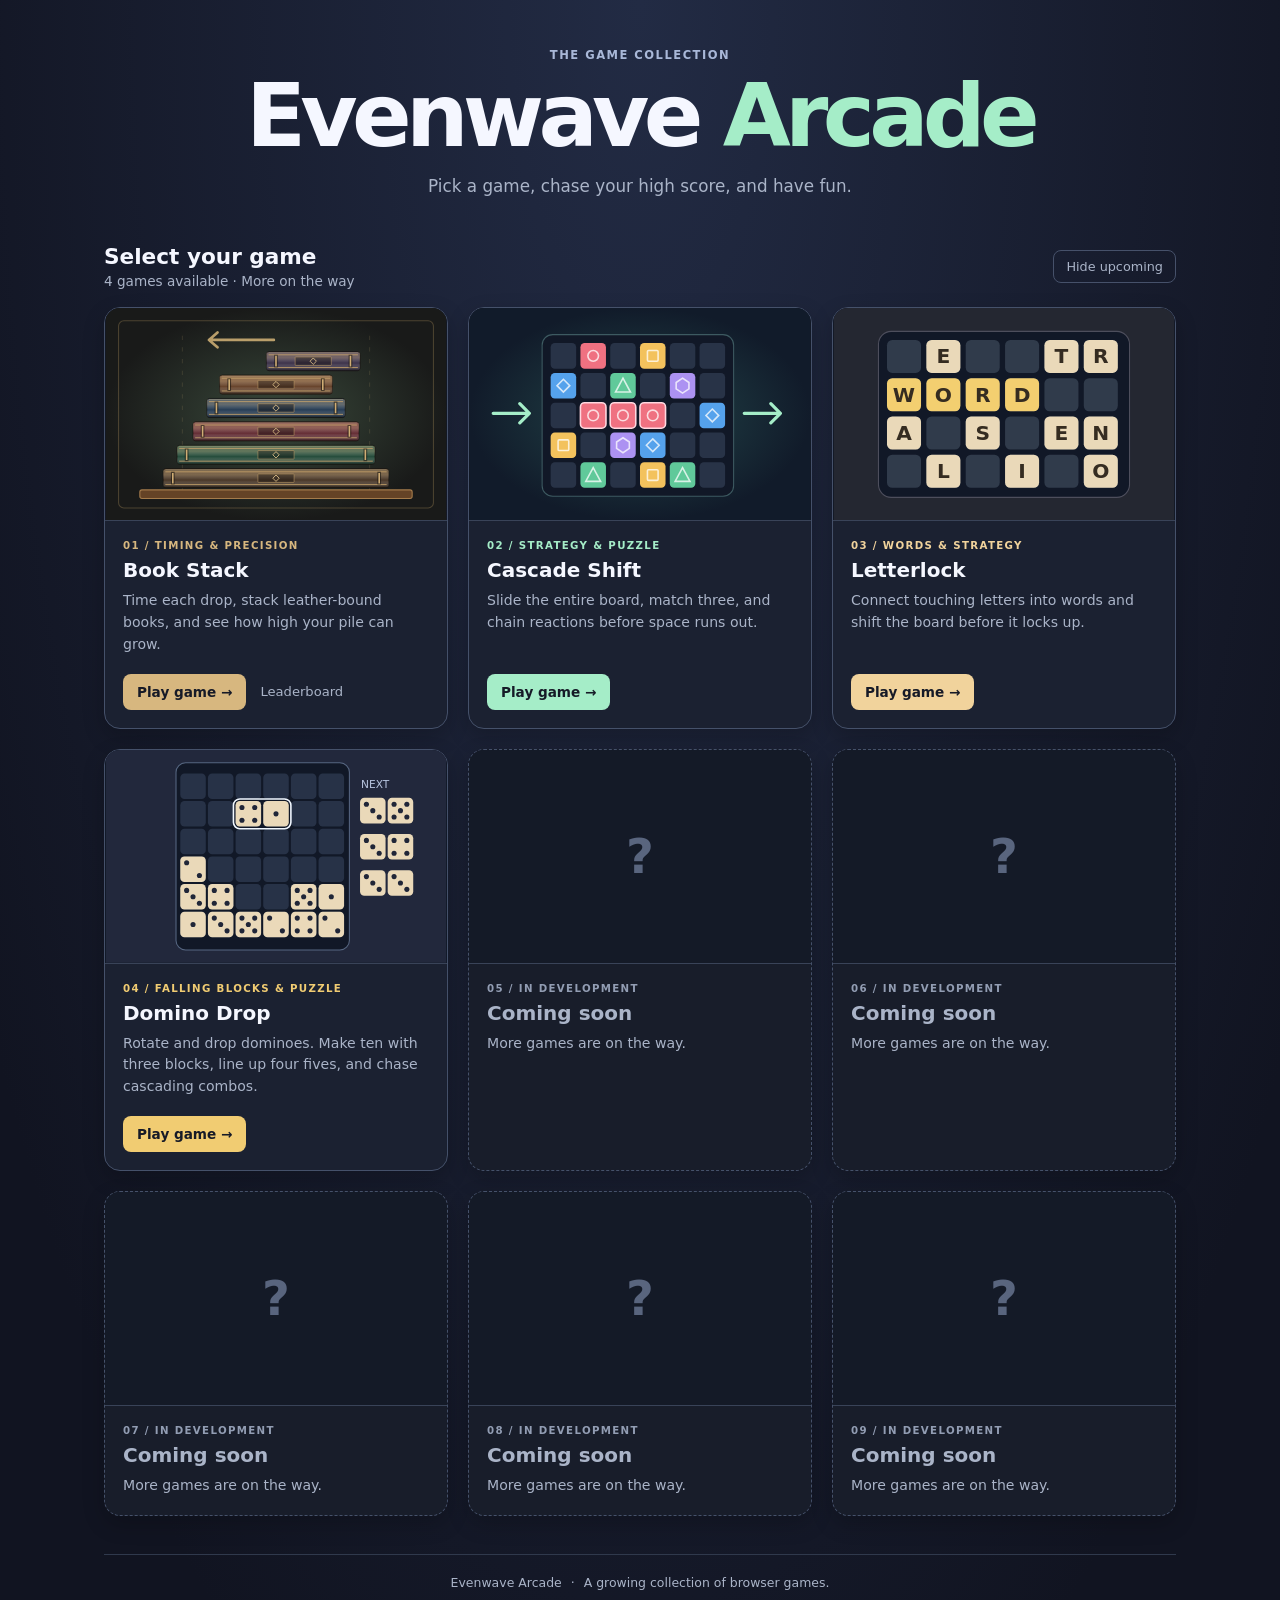
==== commit fe2f0238: "Book Stack: straight-on curved leather spines without angled pages" ====
--- a/index.html
+++ b/index.html
@@ -22,13 +22,13 @@
       </div>
       <div class="game-grid">
         <article class="game-card stack" style="--accent:#d7b77f">
-          <a class="game-art stack-art" href="stack-shift/?v=book2" aria-label="Play Book Stack">
+          <a class="game-art stack-art" href="stack-shift/?v=book3" aria-label="Play Book Stack">
             <svg class="cover" viewBox="0 0 320 200" width="320" height="200" aria-hidden="true" xmlns="http://www.w3.org/2000/svg">
-              <defs><radialGradient id="book-bg"><stop stop-color="#39483a"/><stop offset="1" stop-color="#191a19"/></radialGradient><linearGradient id="book-sheen" x1="0" y1="0" x2="0" y2="1"><stop stop-color="#fff" stop-opacity=".12"/><stop offset=".5" stop-color="#fff" stop-opacity="0"/><stop offset="1" stop-color="#000" stop-opacity=".4"/></linearGradient></defs>
+              <defs><radialGradient id="book-bg"><stop stop-color="#39483a"/><stop offset="1" stop-color="#191a19"/></radialGradient><linearGradient id="book-sheen" x1="0" y1="0" x2="0" y2="1"><stop stop-color="#000" stop-opacity=".36"/><stop offset=".08" stop-color="#ffe0ad" stop-opacity=".26"/><stop offset=".32" stop-color="#ffe0ad" stop-opacity=".28"/><stop offset=".6" stop-color="#fff" stop-opacity="0"/><stop offset="1" stop-color="#000" stop-opacity=".52"/></linearGradient></defs>
               <rect width="320" height="200" fill="url(#book-bg)"/><rect x="12" y="12" width="296" height="176" rx="5" fill="none" stroke="#b99a61" stroke-opacity=".32"/>
               <path d="M32 174H288M72 26V174M248 26V174" stroke="#d3b47b" stroke-opacity=".14" stroke-dasharray="4 7"/>
               <rect x="32" y="171" width="256" height="8" rx="2" fill="#654326" stroke="#a47b4b"/>
-              <g><path d="M54 155L62 151H266L258 155Z" fill="#493727" stroke="#c3a375" stroke-width=".6"/><path d="M54 155L62 151H266L258 155Z" fill="#ffe0ad" opacity=".23"/><path d="M258 155L266 151V165L258 169Z" fill="#493727"/><path d="M258 157L266 153V163L258 167Z" fill="#e7d1a6"/><path d="M258 160l8 -4M258 163l8 -4" stroke="#9d8056" stroke-width=".6"/><rect x="54" y="155" width="204" height="14" rx="2.5" fill="#493727"/><rect x="54" y="155" width="204" height="14" rx="2.5" fill="url(#book-sheen)"/><path d="M56 157H256M56 167H256M63 157v10M249 157v10" stroke="#d0ad74" stroke-width=".85"/><path d="M156 159l3 3-3 3-3-3z" fill="none" stroke="#dfc18a"/></g><g><path d="M67 133L75 129H253L245 133Z" fill="#254c3b" stroke="#c3a375" stroke-width=".6"/><path d="M67 133L75 129H253L245 133Z" fill="#ffe0ad" opacity=".23"/><path d="M245 133L253 129V143L245 147Z" fill="#254c3b"/><path d="M245 135L253 131V141L245 145Z" fill="#e7d1a6"/><path d="M245 138l8 -4M245 141l8 -4" stroke="#9d8056" stroke-width=".6"/><rect x="67" y="133" width="178" height="14" rx="2.5" fill="#254c3b"/><rect x="67" y="133" width="178" height="14" rx="2.5" fill="url(#book-sheen)"/><path d="M69 135H243M69 145H243M76 135v10M236 135v10" stroke="#d0ad74" stroke-width=".85"/><path d="M156 137l3 3-3 3-3-3z" fill="none" stroke="#dfc18a"/></g><g><path d="M82 111L90 107H238L230 111Z" fill="#652e35" stroke="#c3a375" stroke-width=".6"/><path d="M82 111L90 107H238L230 111Z" fill="#ffe0ad" opacity=".23"/><path d="M230 111L238 107V121L230 125Z" fill="#652e35"/><path d="M230 113L238 109V119L230 123Z" fill="#e7d1a6"/><path d="M230 116l8 -4M230 119l8 -4" stroke="#9d8056" stroke-width=".6"/><rect x="82" y="111" width="148" height="14" rx="2.5" fill="#652e35"/><rect x="82" y="111" width="148" height="14" rx="2.5" fill="url(#book-sheen)"/><path d="M84 113H228M84 123H228M91 113v10M221 113v10" stroke="#d0ad74" stroke-width=".85"/><path d="M156 115l3 3-3 3-3-3z" fill="none" stroke="#dfc18a"/></g><g><path d="M95 89L103 85H225L217 89Z" fill="#263c54" stroke="#c3a375" stroke-width=".6"/><path d="M95 89L103 85H225L217 89Z" fill="#ffe0ad" opacity=".23"/><path d="M217 89L225 85V99L217 103Z" fill="#263c54"/><path d="M217 91L225 87V97L217 101Z" fill="#e7d1a6"/><path d="M217 94l8 -4M217 97l8 -4" stroke="#9d8056" stroke-width=".6"/><rect x="95" y="89" width="122" height="14" rx="2.5" fill="#263c54"/><rect x="95" y="89" width="122" height="14" rx="2.5" fill="url(#book-sheen)"/><path d="M97 91H215M97 101H215M104 91v10M208 91v10" stroke="#d0ad74" stroke-width=".85"/><path d="M156 93l3 3-3 3-3-3z" fill="none" stroke="#dfc18a"/></g><g><path d="M107 67L115 63H213L205 67Z" fill="#69452d" stroke="#c3a375" stroke-width=".6"/><path d="M107 67L115 63H213L205 67Z" fill="#ffe0ad" opacity=".23"/><path d="M205 67L213 63V77L205 81Z" fill="#69452d"/><path d="M205 69L213 65V75L205 79Z" fill="#e7d1a6"/><path d="M205 72l8 -4M205 75l8 -4" stroke="#9d8056" stroke-width=".6"/><rect x="107" y="67" width="98" height="14" rx="2.5" fill="#69452d"/><rect x="107" y="67" width="98" height="14" rx="2.5" fill="url(#book-sheen)"/><path d="M109 69H203M109 79H203M116 69v10M196 69v10" stroke="#d0ad74" stroke-width=".85"/><path d="M156 71l3 3-3 3-3-3z" fill="none" stroke="#dfc18a"/></g><g><path d="M151 45L159 41H239L231 45Z" fill="#3d334a" stroke="#c3a375" stroke-width=".6"/><path d="M151 45L159 41H239L231 45Z" fill="#ffe0ad" opacity=".23"/><path d="M231 45L239 41V55L231 59Z" fill="#3d334a"/><path d="M231 47L239 43V53L231 57Z" fill="#e7d1a6"/><path d="M231 50l8 -4M231 53l8 -4" stroke="#9d8056" stroke-width=".6"/><rect x="151" y="45" width="80" height="14" rx="2.5" fill="#3d334a"/><rect x="151" y="45" width="80" height="14" rx="2.5" fill="url(#book-sheen)"/><path d="M153 47H229M153 57H229M160 47v10M222 47v10" stroke="#d0ad74" stroke-width=".85"/><path d="M191 49l3 3-3 3-3-3z" fill="none" stroke="#dfc18a"/></g>
+              <g><rect x="54" y="151" width="212" height="18" rx="2.5" fill="#493727" stroke="#17120e" stroke-width=".6"/><rect x="54" y="151" width="212" height="18" rx="2.5" fill="url(#book-sheen)"/><path d="M56 152H264" stroke="#f0dbb2" stroke-opacity=".4" stroke-width=".7"/><path d="M56 154H264M56 166H264" stroke="#c5a16b" stroke-width=".8"/><path d="M63 154v12M257 154v12" stroke="#100d0a" stroke-opacity=".55" stroke-width="3.5"/><path d="M63 155v10M257 155v10" stroke="#d0ad74" stroke-width="1.5"/><rect x="143" y="156" width="34" height="8" rx=".6" fill="#120e0b" fill-opacity=".4" stroke="#c5a16b" stroke-width=".5"/><path d="M160 157l3 3-3 3-3-3z" fill="none" stroke="#dfc18a" stroke-width=".8"/></g><g><rect x="67" y="129" width="186" height="18" rx="2.5" fill="#254c3b" stroke="#17120e" stroke-width=".6"/><rect x="67" y="129" width="186" height="18" rx="2.5" fill="url(#book-sheen)"/><path d="M69 130H251" stroke="#f0dbb2" stroke-opacity=".4" stroke-width=".7"/><path d="M69 132H251M69 144H251" stroke="#c5a16b" stroke-width=".8"/><path d="M76 132v12M244 132v12" stroke="#100d0a" stroke-opacity=".55" stroke-width="3.5"/><path d="M76 133v10M244 133v10" stroke="#d0ad74" stroke-width="1.5"/><rect x="143" y="134" width="34" height="8" rx=".6" fill="#120e0b" fill-opacity=".4" stroke="#c5a16b" stroke-width=".5"/><path d="M160 135l3 3-3 3-3-3z" fill="none" stroke="#dfc18a" stroke-width=".8"/></g><g><rect x="82" y="107" width="156" height="18" rx="2.5" fill="#652e35" stroke="#17120e" stroke-width=".6"/><rect x="82" y="107" width="156" height="18" rx="2.5" fill="url(#book-sheen)"/><path d="M84 108H236" stroke="#f0dbb2" stroke-opacity=".4" stroke-width=".7"/><path d="M84 110H236M84 122H236" stroke="#c5a16b" stroke-width=".8"/><path d="M91 110v12M229 110v12" stroke="#100d0a" stroke-opacity=".55" stroke-width="3.5"/><path d="M91 111v10M229 111v10" stroke="#d0ad74" stroke-width="1.5"/><rect x="143" y="112" width="34" height="8" rx=".6" fill="#120e0b" fill-opacity=".4" stroke="#c5a16b" stroke-width=".5"/><path d="M160 113l3 3-3 3-3-3z" fill="none" stroke="#dfc18a" stroke-width=".8"/></g><g><rect x="95" y="85" width="130" height="18" rx="2.5" fill="#263c54" stroke="#17120e" stroke-width=".6"/><rect x="95" y="85" width="130" height="18" rx="2.5" fill="url(#book-sheen)"/><path d="M97 86H223" stroke="#f0dbb2" stroke-opacity=".4" stroke-width=".7"/><path d="M97 88H223M97 100H223" stroke="#c5a16b" stroke-width=".8"/><path d="M104 88v12M216 88v12" stroke="#100d0a" stroke-opacity=".55" stroke-width="3.5"/><path d="M104 89v10M216 89v10" stroke="#d0ad74" stroke-width="1.5"/><rect x="143" y="90" width="34" height="8" rx=".6" fill="#120e0b" fill-opacity=".4" stroke="#c5a16b" stroke-width=".5"/><path d="M160 91l3 3-3 3-3-3z" fill="none" stroke="#dfc18a" stroke-width=".8"/></g><g><rect x="107" y="63" width="106" height="18" rx="2.5" fill="#69452d" stroke="#17120e" stroke-width=".6"/><rect x="107" y="63" width="106" height="18" rx="2.5" fill="url(#book-sheen)"/><path d="M109 64H211" stroke="#f0dbb2" stroke-opacity=".4" stroke-width=".7"/><path d="M109 66H211M109 78H211" stroke="#c5a16b" stroke-width=".8"/><path d="M116 66v12M204 66v12" stroke="#100d0a" stroke-opacity=".55" stroke-width="3.5"/><path d="M116 67v10M204 67v10" stroke="#d0ad74" stroke-width="1.5"/><rect x="143" y="68" width="34" height="8" rx=".6" fill="#120e0b" fill-opacity=".4" stroke="#c5a16b" stroke-width=".5"/><path d="M160 69l3 3-3 3-3-3z" fill="none" stroke="#dfc18a" stroke-width=".8"/></g><g><rect x="151" y="41" width="88" height="18" rx="2.5" fill="#3d334a" stroke="#17120e" stroke-width=".6"/><rect x="151" y="41" width="88" height="18" rx="2.5" fill="url(#book-sheen)"/><path d="M153 42H237" stroke="#f0dbb2" stroke-opacity=".4" stroke-width=".7"/><path d="M153 44H237M153 56H237" stroke="#c5a16b" stroke-width=".8"/><path d="M160 44v12M230 44v12" stroke="#100d0a" stroke-opacity=".55" stroke-width="3.5"/><path d="M160 45v10M230 45v10" stroke="#d0ad74" stroke-width="1.5"/><rect x="178" y="46" width="34" height="8" rx=".6" fill="#120e0b" fill-opacity=".4" stroke="#c5a16b" stroke-width=".5"/><path d="M195 47l3 3-3 3-3-3z" fill="none" stroke="#dfc18a" stroke-width=".8"/></g>
               <path d="M97 30H158M105 23L97 30l8 7" fill="none" stroke="#e0bd7d" stroke-width="2.5" stroke-linecap="round" stroke-linejoin="round" opacity=".8"/>
             </svg>
           </a>
@@ -36,7 +36,7 @@
             <p class="genre">01 / TIMING &amp; PRECISION</p>
             <h3>Book Stack</h3>
             <p>Time each drop, stack leather-bound books, and see how high your pile can grow.</p>
-            <div class="card-actions"><a class="play" href="stack-shift/?v=book2">Play game <span aria-hidden="true">→</span></a><a class="scores" href="stack-shift/leaderboard.html?v=book2">Leaderboard</a></div>
+            <div class="card-actions"><a class="play" href="stack-shift/?v=book3">Play game <span aria-hidden="true">→</span></a><a class="scores" href="stack-shift/leaderboard.html?v=book3">Leaderboard</a></div>
           </div>
         </article>
         <article class="game-card cascade">
